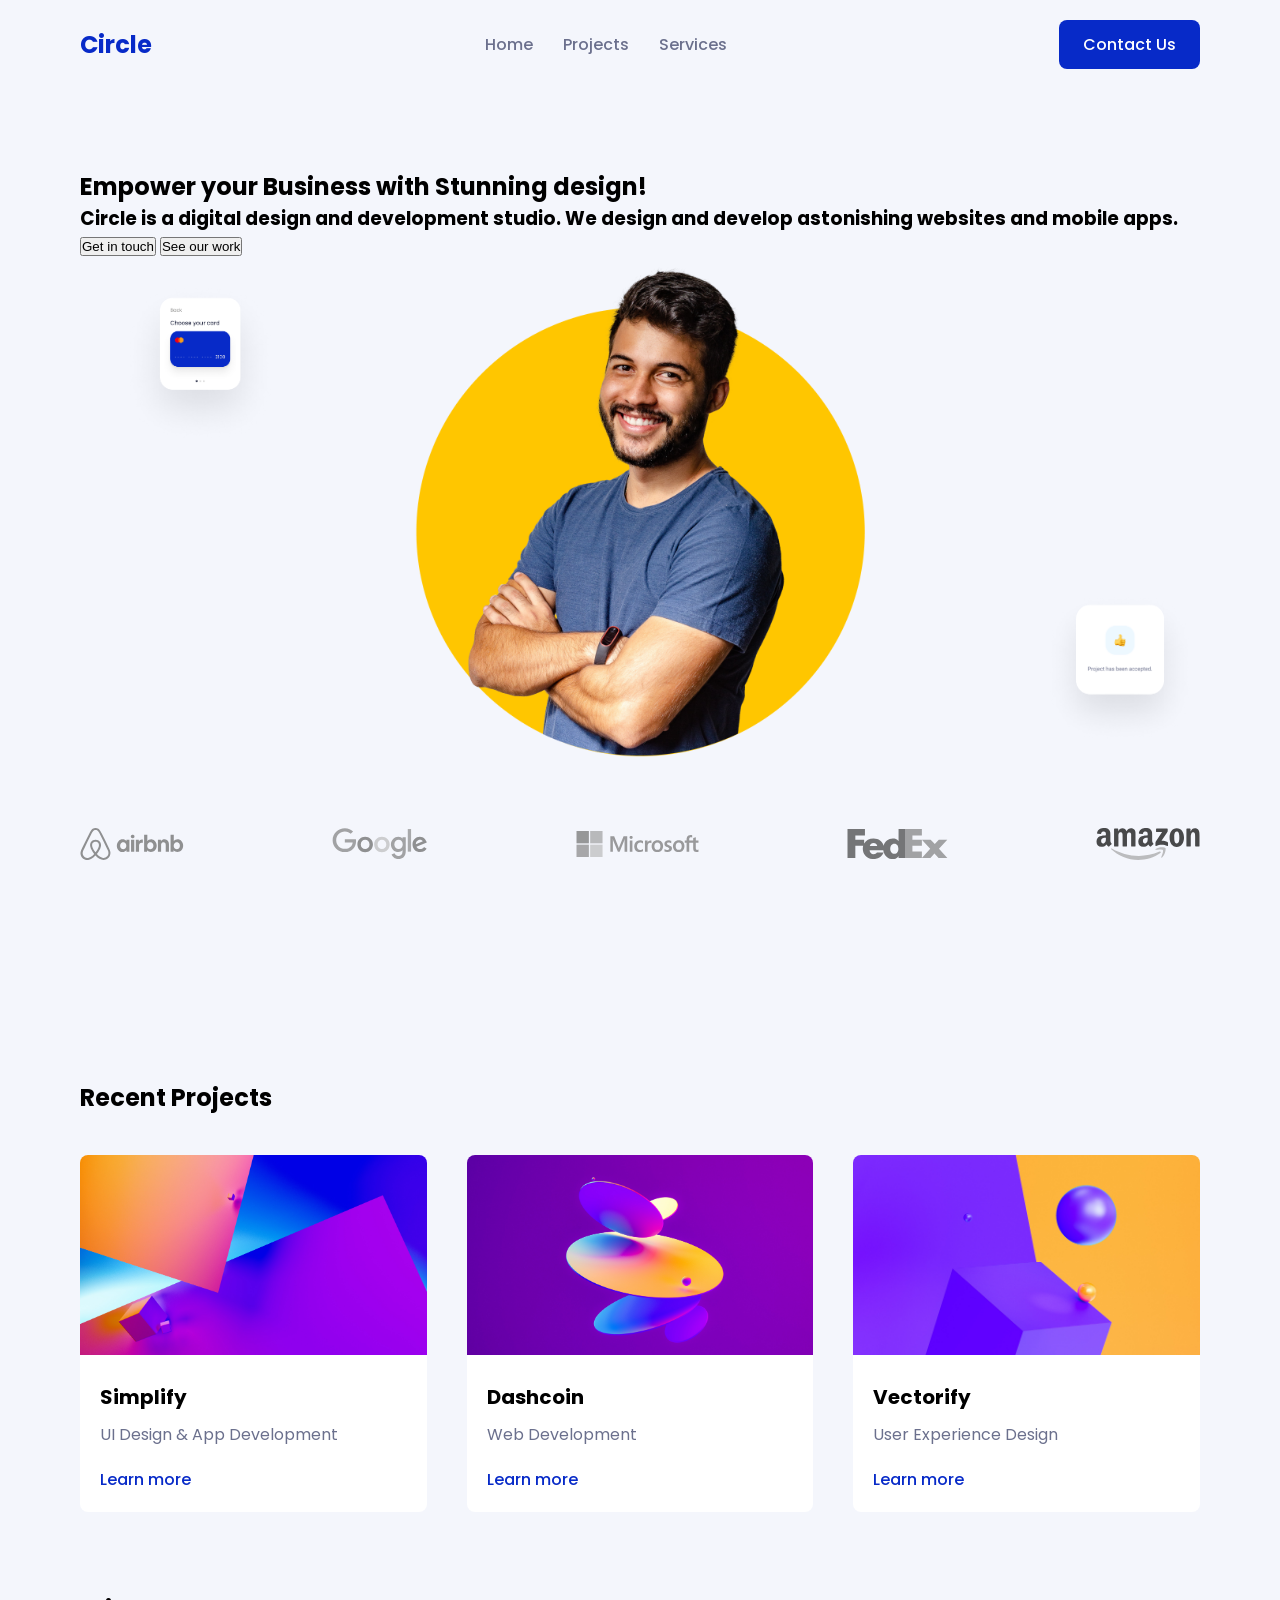
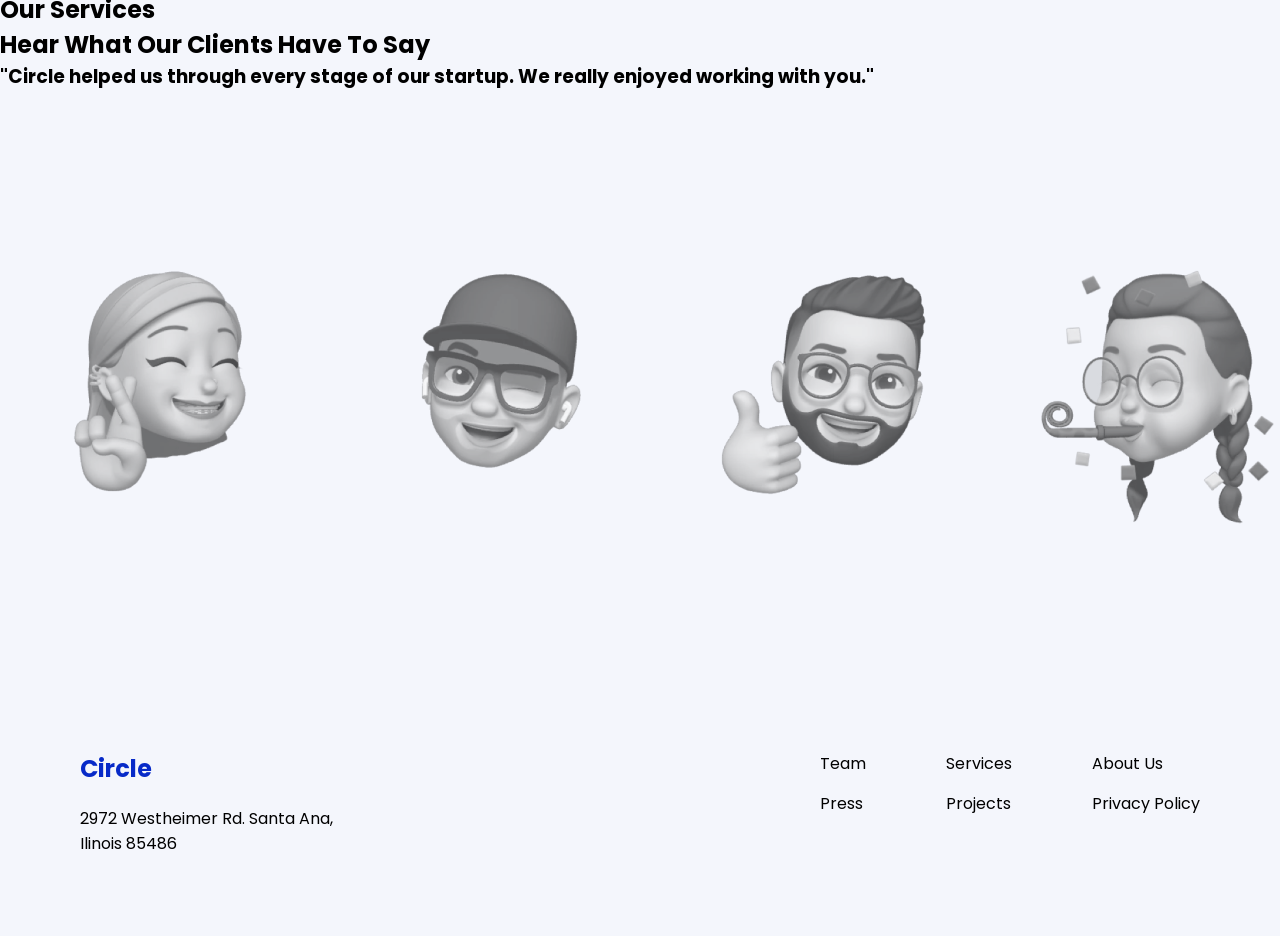
==== index.html @ 8e10e74b "primer commit" ====
<!DOCTYPE html>
<html lang="en">
<head>
    <meta charset="UTF-8">
    <meta name="viewport" content="width=device-width, initial-scale=1.0">
    <title>Home | Circle</title>

    <link rel="stylesheet" href="/css/style.css">

    <link rel="preconnect" href="https://fonts.googleapis.com">
    <link rel="preconnect" href="https://fonts.gstatic.com" crossorigin>
    <link href="https://fonts.googleapis.com/css2?family=Poppins:wght@300;400;500;600;700&display=swap" rel="stylesheet">
</head>

<body>
    <header>
        <nav>
            <h2>Circle</h2>
            <ul>
                <li><a href="/index.html">Home</a></li>
                <li><a href="/projects/1.html">Projects</a></li>
                <li><a href="#">Services</a></li>
            </ul>

            <a href="contact.html" class="btn-contact">Contact Us</a>
        </nav>
    </header>

    <main>
        <section class="hero">
            <div class="hero-content">

                <div class="hero-left">
                    <h1>Empower your Business with Stunning design!</h1>
                    <h3>Circle is a digital design and development studio. We design and develop astonishing websites and mobile apps.</h3>
                </div>

                <div class="hero-buttons">
                    <button class="btn-primary"> Get in touch</button>
                    <button class="btn-secondary"> See our work </button>
                </div>

                <div class="hero-right">
                    <div class="circle">
                        <img src="/hero-section/hero-image.png" class="hero-main" alt="hero-image">
                        <img src="/hero-section/card-1.png" class="card card-top" alt="Card-1">
                        <img src="/hero-section/card-2.png" class="card card-bottom" alt="Card-2">
                    </div>
                </div>
            </div>

            <div class="hero-logos"> 
                <img src="/logos/airbnb-logo.svg" alt="airbnb">
                <img src="/logos/google-logo.svg" alt="google">
                <img src="/logos/microsoft-logo.svg" alt="microsoft">
                <img src="/logos/fedex-logo.svg" alt="fedex">
                <img src="/logos/amazon-logo.svg" alt="amazon">
            </div>
        </section>

        <section class="projects">

            <h2>Recent Projects</h2>

            <div class="projects-container">

                <div class="project-card">
                <img src="/projects-section/1.jpg" alt="simplify">

                <div class="project-content">
                    <h3>Simplify</h3>
                    <p>UI Design & App Development</p>
                    <a href="#">Learn more</a>
                </div>
                </div>

                <div class="project-card">

                <img src="/projects-section/2.jpg" alt="Dashcoin">

                <div class="project-content">
                    <h3>Dashcoin</h3>
                    <p>Web Development</p>
                    <a href="#">Learn more</a>
                </div>
                </div>

                <div class="project-card">
                <img src="/projects-section/3.jpg" alt="Vectorify">

                <div class="project-content">
                    <h3>Vectorify</h3>
                    <p>User Experience Design</p>
                    <a href="#">Learn more</a>
                </div>
                </div>

            </div>

        </section>

        <section id="services" class="services"> 
            <h2> Our Services </h2>
        </section>

    </main>

    <section class="Testimonios">
        <h1> Hear What Our Clients Have To Say</h1>
        <h3> "Circle helped us through every stage of our startup. We really enjoyed working with you."</h3>

        <div class="hero-logos"> 
            <img src="/testimonial-section/memoji-1.png" class="memoji-topleft" alt="memoji-topleft">
            <img src="/testimonial-section/memoji-2.png" class="memoji-topright" alt="memoji-topright">
            <img src="/testimonial-section/memoji-3.png" class="memoji-bottomleft" alt="memoji-bottomleft">
            <img src="/testimonial-section/memoji-4.png" class="memoji-bottomright" alt="memoji-bottomright">
            <img src="/testimonial-section/profile.png" class="memoji-bottom-center" alt="memoji-bottom-cente">
        </div>
    </section>


    <footer class="footer">
        <div class="footer-left">
           <h2>Circle </h2> 
           <p>2972 Westheimer Rd. Santa Ana, <br> Ilinois 85486</p>
        </div>
        
        <div class="footer-right">
            <div class="footer-column">
                <p> Team </p> 
                <p> Press </p>
            </div>
        
            <div class="footer-column"> 
                <p> Services </p>
                <p> Projects </p>
            </div>

            <div class="footer-column"> 
                <p> About Us </p>
                <p> Privacy Policy</p>
            </div>
        </div>
    </footer>




</body>
    
</html>
---- css/style.css ----
* {
  margin: 0;
  padding: 0;
  box-sizing: border-box;
}
body {
  font-family: 'Poppins', sans-serif;
  margin: 0;
  background-color: #f4f6fc;
}

nav {
  display: flex;
  justify-content: space-between;
  align-items: center; 
  padding: 20px 80px;
  background: #f4f6fc;
}

nav h2 {
  color: #072ac8;
}

.hero {
    padding: 80px;
}


nav ul {
  display: flex;
  list-style: none;
  gap: 30px;
}

nav a {
  text-decoration: none;
  color: #6b708d;
  font-weight: 500;
}

.btn-contact {
  background-color: #072ac8;
  color: white;
  padding: 12px 24px;
  border-radius: 8px;
  font-weight: 500;
}

.hero-right {
  position: relative;
  flex: 1;
  display: flex;
  justify-content: center;
}

.hero-main {
  width: 100%;
  max-width: 450px;
  position: relative;
  z-index: 1;
}

.card {
  position: absolute;
  width: 160px;
  z-index: 2;
}

.card-top {
  top: 20px;
  left: 40px;
}

.card-bottom {
  bottom: 20px;
  right: 0;
}
.hero-logos {
  display: flex;
  justify-content: space-between;
  align-items: center;
  gap: 40px;
  padding: 60px 0;
}

.hero-logos img {
  filter: grayscale(100%);
  opacity: 0.7;
  transition: 0.3s;
}

.hero-logos img:hover {
  filter: grayscale(0%);
  opacity: 1;
}

.projects {
  padding: 80px;
}

.projects-container {
  display: flex;
  gap: 40px;
  margin-top: 40px;
}

.project-card {
  background: white;
  border-radius: 8px;
  overflow: hidden;
  flex: 1;
}

.project-card img {
  width: 100%;
  height: 200px;
  object-fit: cover;
}

.project-content {
  padding: 20px;
}

.project-content h3 {
  margin-bottom: 10px;
  font-size: 20px;
}

.project-content p {
  color: #6b708d;
  margin-bottom: 20px;
}

.project-content a {
  color: #072ac8;
  text-decoration: none;
  font-weight: 500;
}

.footer {
  display: flex;
  justify-content: space-between;
  padding: 80px;
  background-color: #f4f6fc;
}

.footer-left {
  max-width: 300px;
}

.footer-left h2 {
  color: #072ac8;
  margin-bottom: 20px;
}

.footer-right {
  display: flex;
  gap: 80px;
}

.footer-column {
  display: flex;
  flex-direction: column;
  gap: 15px;
}

.footer-column p {
  cursor: pointer;
}
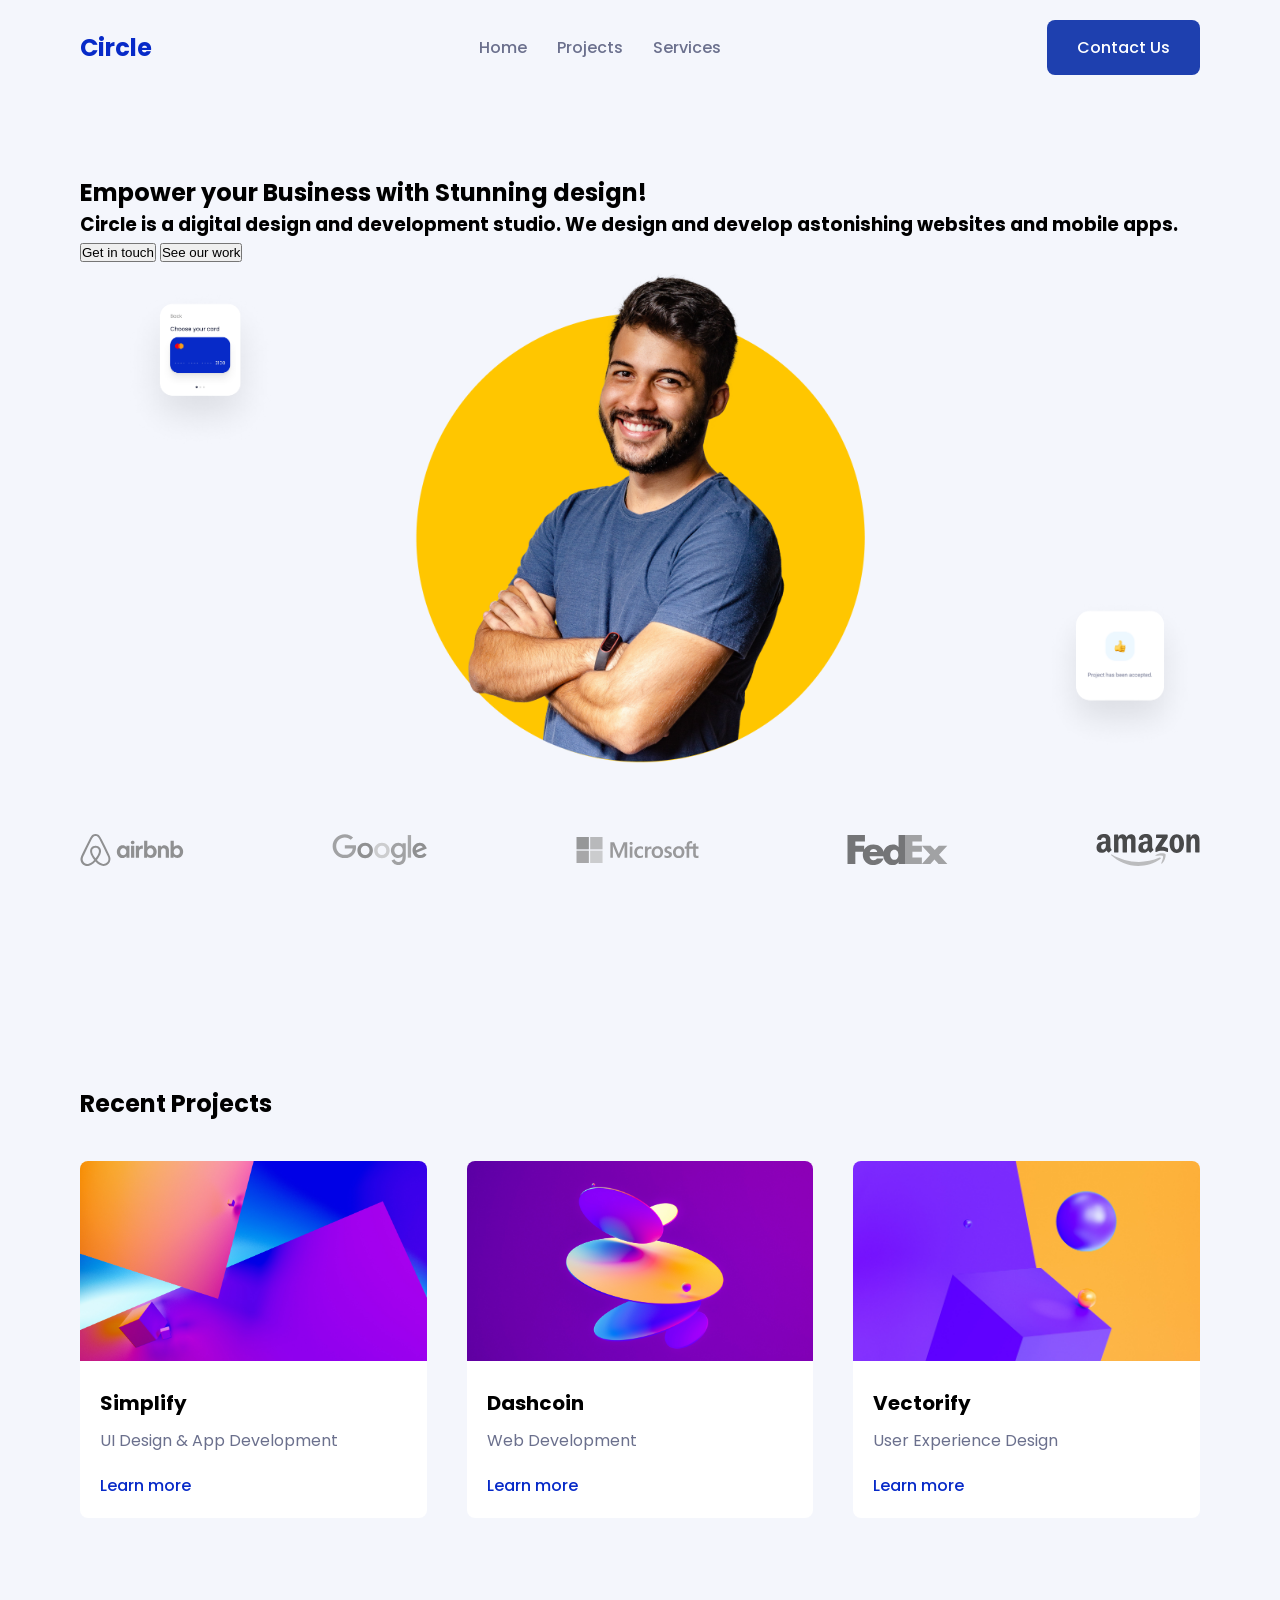
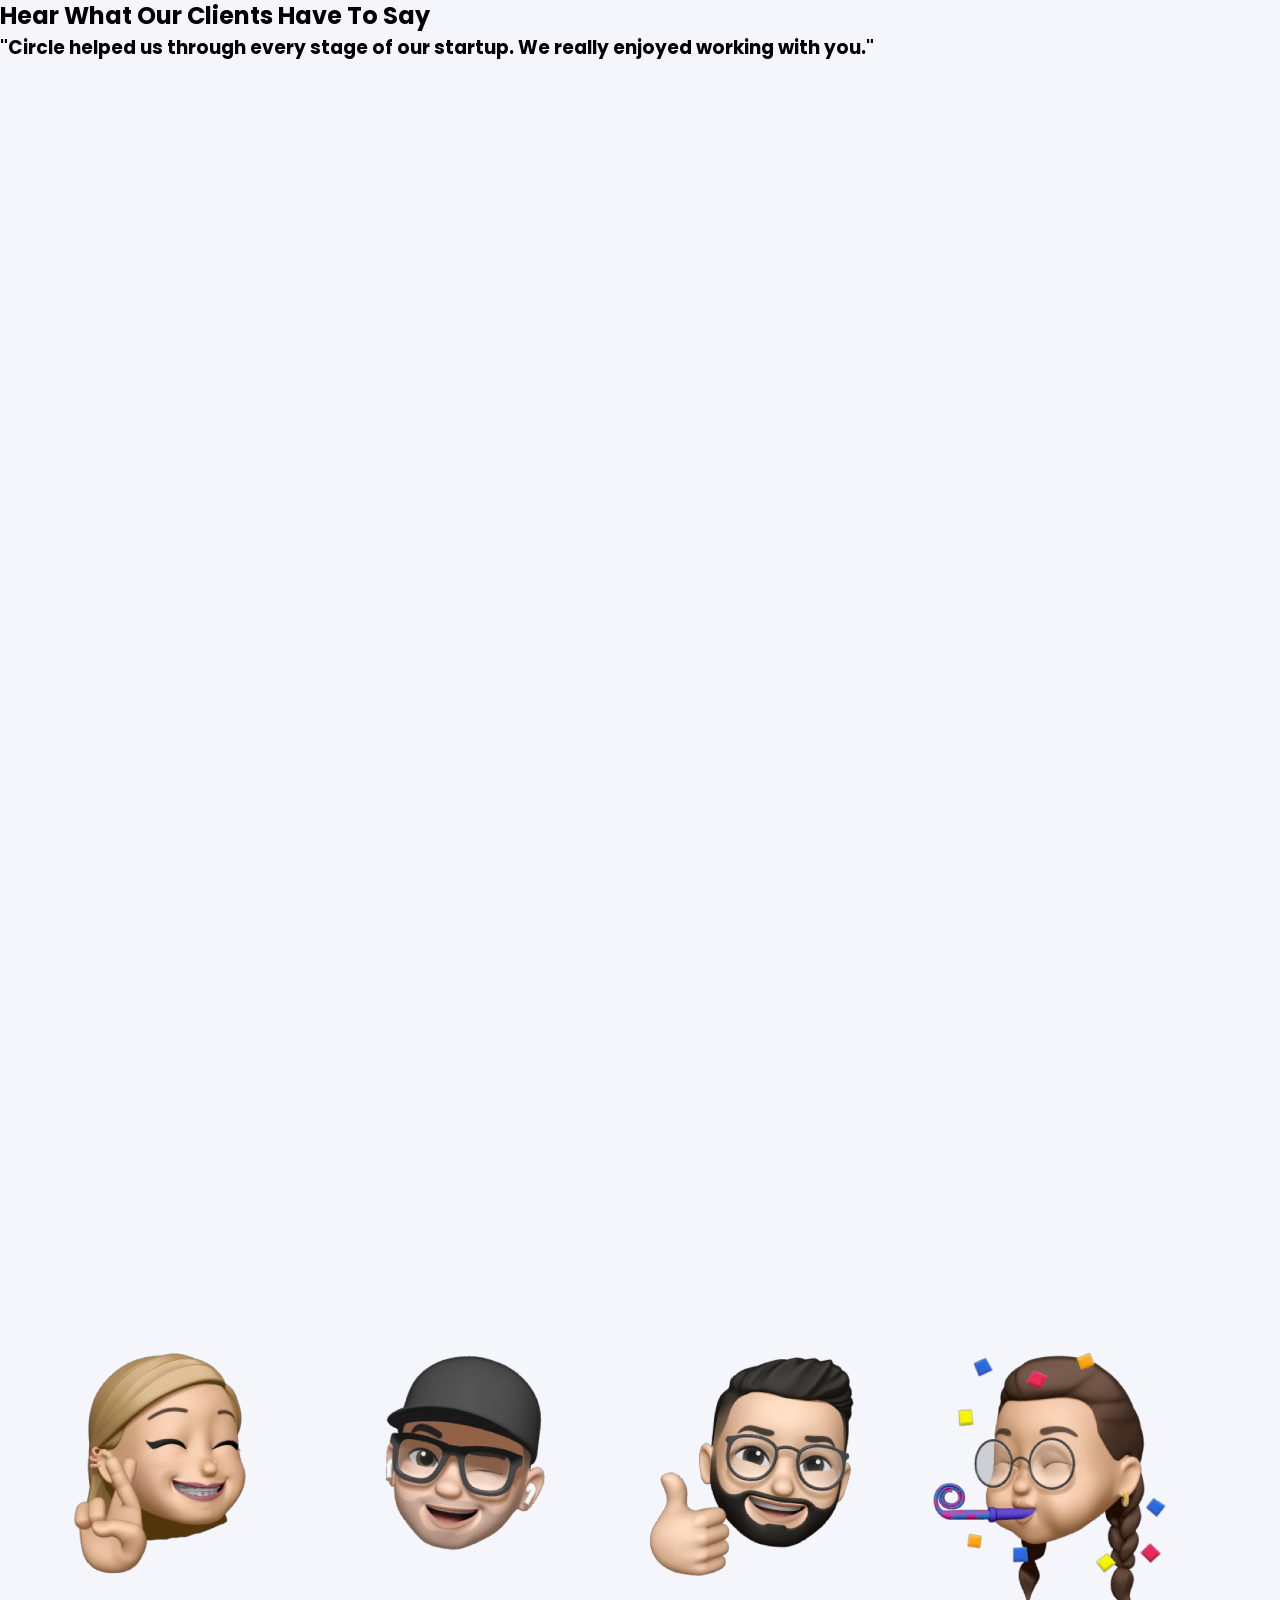
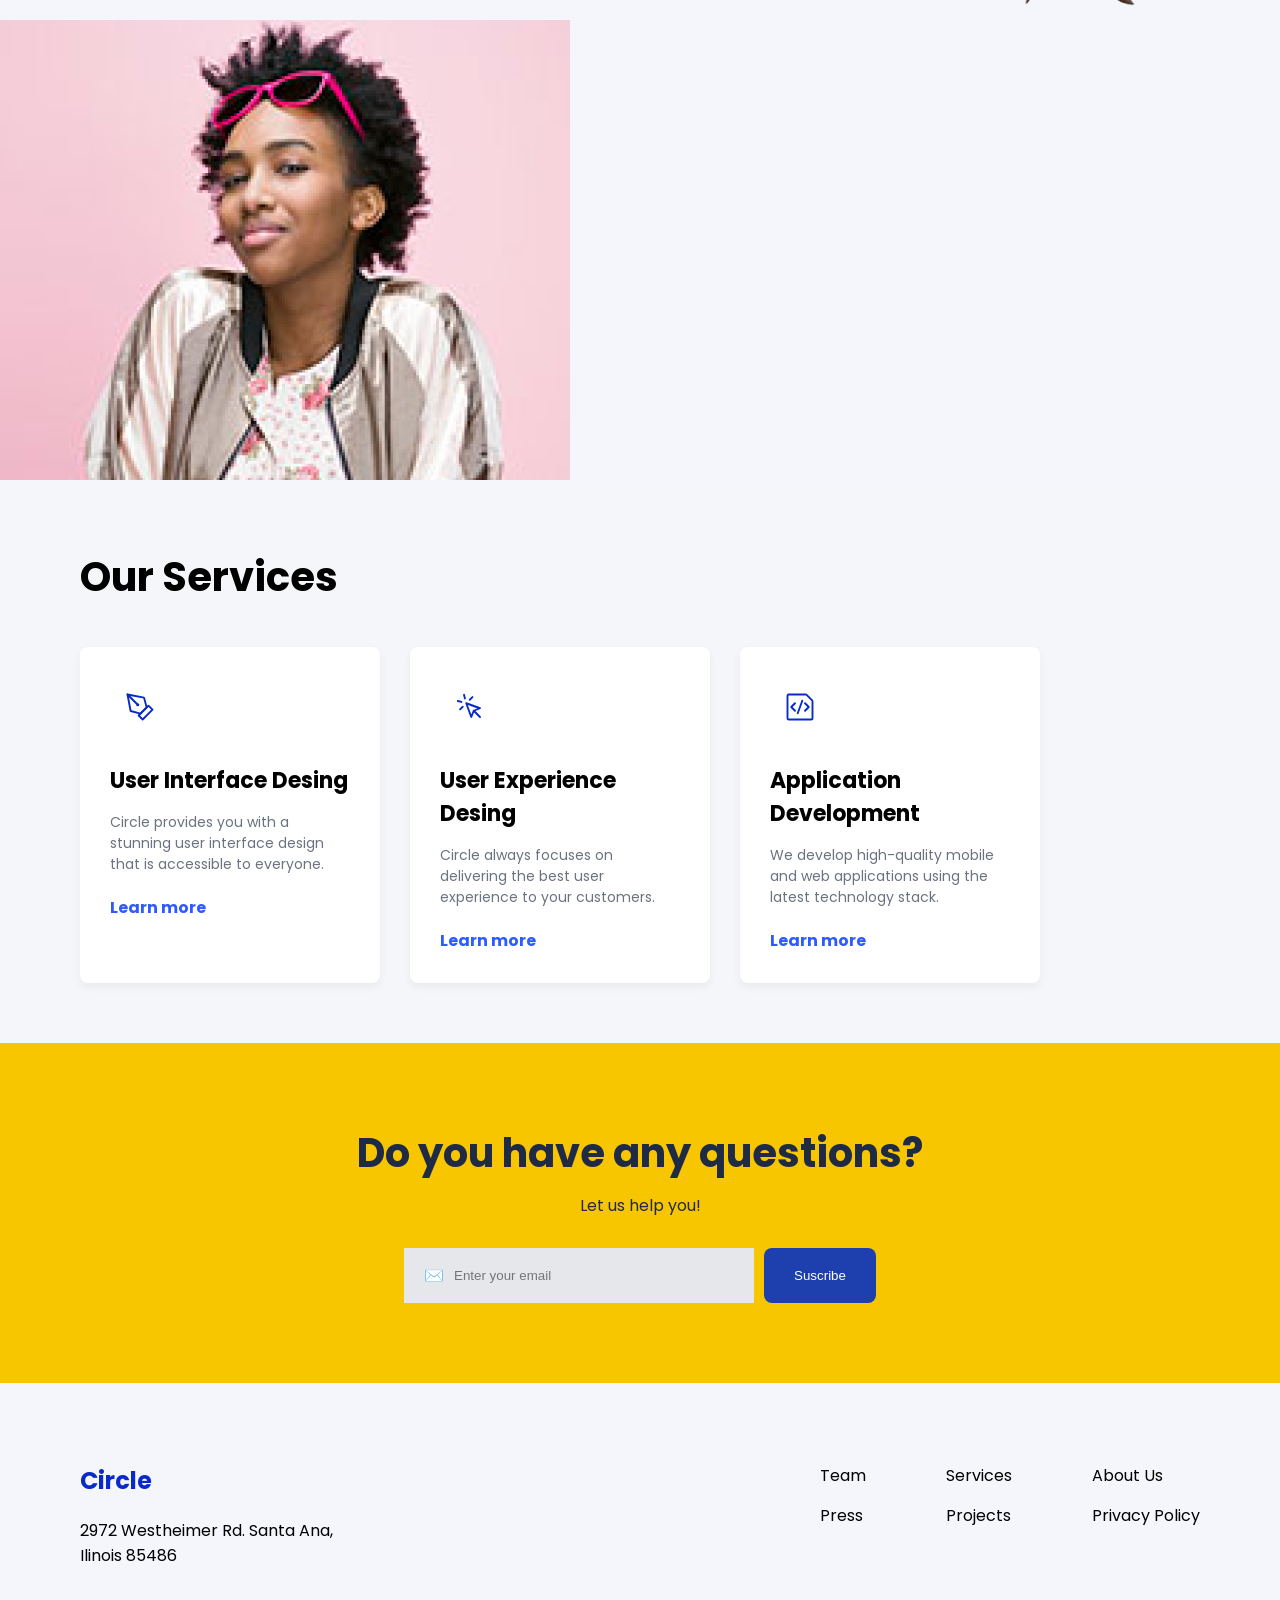
==== commit 60ccd14c: "in progress" ====
--- a/index.html
+++ b/index.html
@@ -43,8 +43,8 @@
                 <div class="hero-right">
                     <div class="circle">
                         <img src="/hero-section/hero-image.png" class="hero-main" alt="hero-image">
-                        <img src="/hero-section/card-1.png" class="card card-top" alt="Card-1">
-                        <img src="/hero-section/card-2.png" class="card card-bottom" alt="Card-2">
+                        <img src="/hero-section/card-1.png" class="card-top" alt="Card-1">
+                        <img src="/hero-section/card-2.png" class="card-bottom" alt="Card-2">
                     </div>
                 </div>
             </div>
@@ -57,14 +57,14 @@
                 <img src="/logos/amazon-logo.svg" alt="amazon">
             </div>
         </section>
+    </main>
 
-        <section class="projects">
+    <section class="projects">
 
-            <h2>Recent Projects</h2>
+        <h2>Recent Projects</h2>
 
-            <div class="projects-container">
-
-                <div class="project-card">
+        <div class="projects-container">
+            <div class="project-card">
                 <img src="/projects-section/1.jpg" alt="simplify">
 
                 <div class="project-content">
@@ -72,10 +72,9 @@
                     <p>UI Design & App Development</p>
                     <a href="#">Learn more</a>
                 </div>
-                </div>
+            </div>
 
-                <div class="project-card">
-
+            <div class="project-card">
                 <img src="/projects-section/2.jpg" alt="Dashcoin">
 
                 <div class="project-content">
@@ -83,9 +82,9 @@
                     <p>Web Development</p>
                     <a href="#">Learn more</a>
                 </div>
-                </div>
+            </div>
 
-                <div class="project-card">
+            <div class="project-card">
                 <img src="/projects-section/3.jpg" alt="Vectorify">
 
                 <div class="project-content">
@@ -93,23 +92,16 @@
                     <p>User Experience Design</p>
                     <a href="#">Learn more</a>
                 </div>
-                </div>
-
             </div>
-
-        </section>
-
-        <section id="services" class="services"> 
-            <h2> Our Services </h2>
-        </section>
-
-    </main>
+        </div>
+    </section>
 
     <section class="Testimonios">
         <h1> Hear What Our Clients Have To Say</h1>
         <h3> "Circle helped us through every stage of our startup. We really enjoyed working with you."</h3>
-
-        <div class="hero-logos"> 
+        <img src="/testimonial-section/orbit.png" class="orbit" alt="circunference">
+        
+        <div class="testimonio-logos">
             <img src="/testimonial-section/memoji-1.png" class="memoji-topleft" alt="memoji-topleft">
             <img src="/testimonial-section/memoji-2.png" class="memoji-topright" alt="memoji-topright">
             <img src="/testimonial-section/memoji-3.png" class="memoji-bottomleft" alt="memoji-bottomleft">
@@ -118,6 +110,54 @@
         </div>
     </section>
 
+    <section id="services" class="services"> 
+        <h2> Our Services </h2>
+        <div class="services-container">
+
+            <div class="services-card">
+                <img src="/services-section/icons/1.svg" alt="pluma">
+
+                <div class="card-content">
+                        <h3>User Interface Desing</h3>
+                        <p>Circle provides you with a stunning user interface design that is accessible to everyone.</p>
+                        <a href="#">Learn more</a>
+                </div>
+            </div>
+
+            <div class="services-card">
+                <img src="/services-section/icons/2.svg" alt="arrow">
+
+                <div class="card-content">
+                    <h3>User Experience Desing</h3>
+                    <p>Circle always focuses on delivering the best user experience to your customers.</p>
+                    <a href="#">Learn more</a>
+                </div>
+            </div>
+
+            <div class="services-card">
+                <img src="/services-section/icons/3.svg" alt="doc">
+
+                <div class="card-content">
+                    <h3>Application Development</h3>
+                    <p>We develop high-quality mobile and web applications using the latest technology stack.</p>
+                    <a href="#">Learn more</a>
+                </div>
+            </div>
+        </div>
+    </section>
+
+    <section class="questions">
+        <h2>Do you have any questions?</h2>
+        <p>Let us help you!</p>
+
+        <form class="newsletter"> 
+            <div class="input-container">
+                <span class="icon">✉️</span>
+                <input type="email" placeholder="Enter your email">
+            </div>
+            <button class="btn-contact">Suscribe</button>
+        </form>
+    </section>
 
     <footer class="footer">
         <div class="footer-left">
--- a/css/style.css
+++ b/css/style.css
@@ -8,6 +8,8 @@
   margin: 0;
   background-color: #f4f6fc;
 }
+
+/* header */
 
 nav {
   display: flex;
@@ -46,6 +48,9 @@
   font-weight: 500;
 }
 
+
+/* main */
+
 .hero-right {
   position: relative;
   flex: 1;
@@ -60,20 +65,20 @@
   z-index: 1;
 }
 
-.card {
+.card-top {
+  top: 20px;
+  left: 40px;
   position: absolute;
   width: 160px;
   z-index: 2;
 }
 
-.card-top {
-  top: 20px;
-  left: 40px;
-}
-
 .card-bottom {
   bottom: 20px;
   right: 0;
+  position: absolute;
+  width: 160px;
+  z-index: 2;
 }
 .hero-logos {
   display: flex;
@@ -93,6 +98,8 @@
   filter: grayscale(0%);
   opacity: 1;
 }
+
+/*projects*/
 
 .projects {
   padding: 80px;
@@ -137,6 +144,122 @@
   font-weight: 500;
 }
 
+/*testimonials*/
+
+
+
+
+/*services*/
+
+.services {
+  padding: 60px 80px;
+  background-color: #f5f6fa;
+}
+
+.services h2 {
+  font-size: 40px;
+  margin-bottom: 40px;
+}
+
+.services-container {
+  display: flex;
+  gap: 30px;
+}
+
+.services-card {
+  background: #ffffff;
+  padding: 30px;
+  border-radius: 8px;
+  width: 300px;
+  box-shadow: 0 4px 10px rgba(0,0,0,0.05);
+  transition: all 0.3s ease;
+}
+
+.services-card img {
+  width: 60px;
+  height: 60px;
+ 
+  padding: 15px;
+
+  margin-bottom: 20px;
+}
+
+.card-content h3 {
+  font-size: 22px;
+  margin-bottom: 15px;
+}
+
+.card-content p {
+  color: #6b7280;
+  font-size: 14px;
+  margin-bottom: 20px;
+}
+
+.card-content a {
+  color: #2d5bff;
+  text-decoration: none;
+  font-weight: bold;
+}
+
+
+/*any question*/
+
+.questions {
+  background-color: #f7c600;
+  text-align: center;
+  padding: 80px 20px;
+}
+
+.questions h2 {
+  font-size: 40px;
+  margin-bottom: 10px;
+  color: #1f2a44;
+}
+
+.questions p {
+  margin-bottom: 30px;
+  color: #1f2a44;
+}
+
+.newsletter {
+  display: flex;
+  justify-content: center;
+  gap: 10px;
+}
+
+
+.input-container {
+  display: flex;
+  align-items: center;
+  background: #e5e7eb;
+  padding: 15px 20px;
+  width: 350px;
+}
+
+.input-container input {
+  border: none;
+  background: transparent;
+  outline: none;
+  margin-left: 10px;
+  width: 100%;
+}
+
+.input-container:hover {
+  outline: 2px solid #1e40af;
+}
+
+.btn-contact {
+  background: #1e40af;
+  color: white;
+  border: none;
+  padding: 15px 30px;
+  cursor: pointer;
+}
+
+
+
+/*Footer*/
+
 .footer {
   display: flex;
   justify-content: space-between;
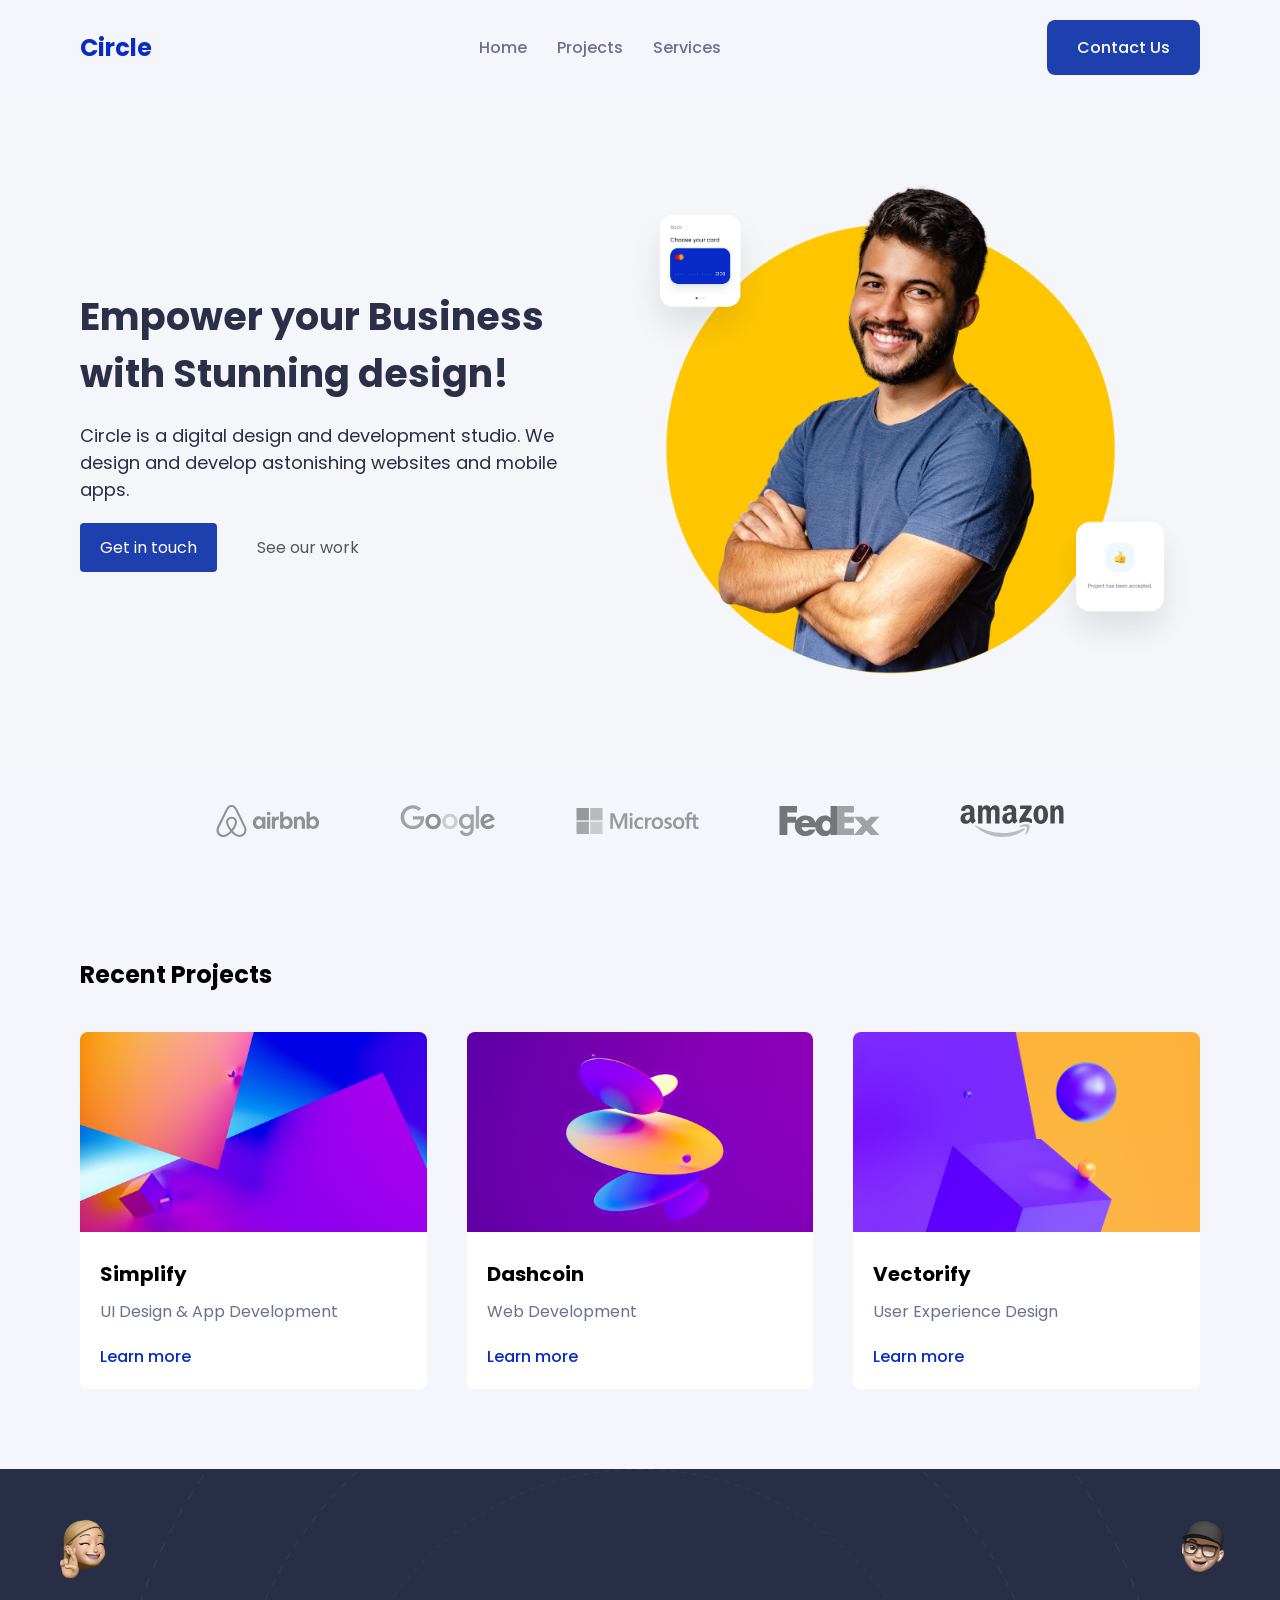
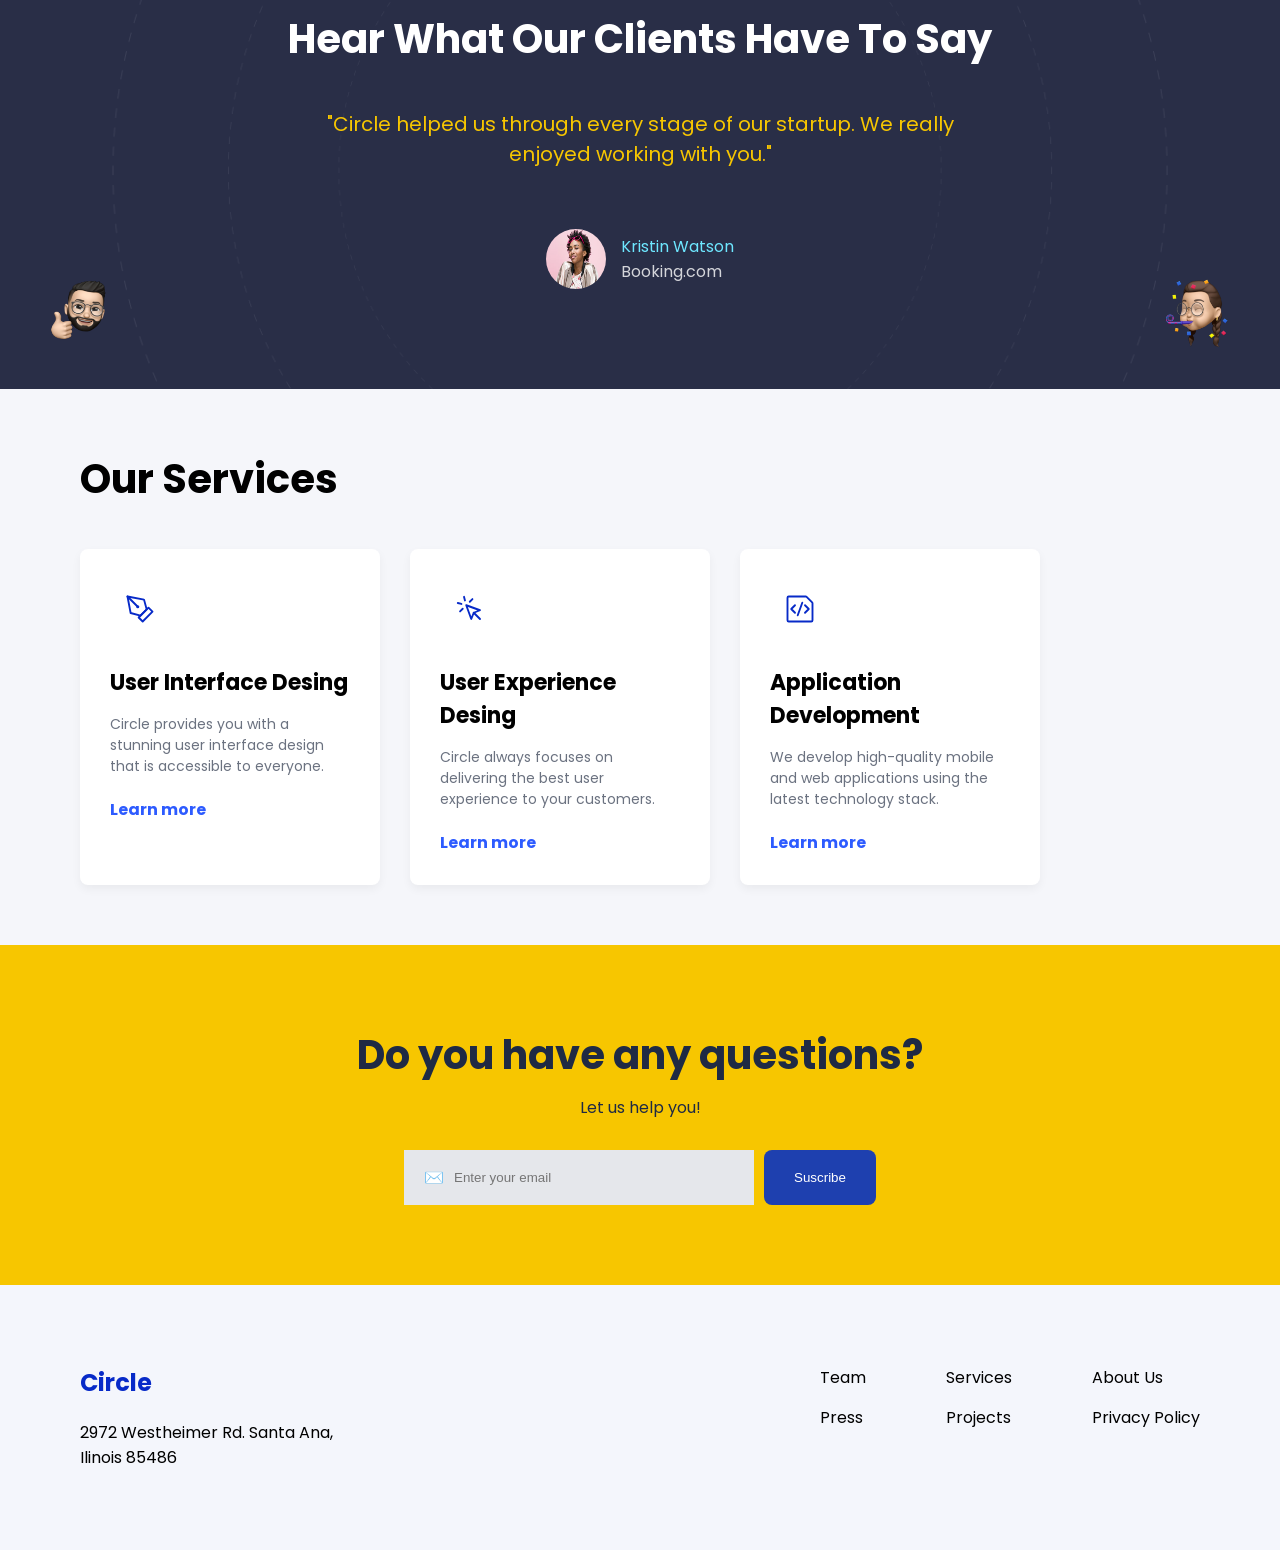
==== commit 4688ba6e: "in progress" ====
--- a/index.html
+++ b/index.html
@@ -22,42 +22,42 @@
                 <li><a href="#">Services</a></li>
             </ul>
 
-            <a href="contact.html" class="btn-contact">Contact Us</a>
+            <a href="../contact.html" class="btn-contact">Contact Us</a>
         </nav>
     </header>
 
     <main>
         <section class="hero">
-            <div class="hero-content">
-
-                <div class="hero-left">
-                    <h1>Empower your Business with Stunning design!</h1>
-                    <h3>Circle is a digital design and development studio. We design and develop astonishing websites and mobile apps.</h3>
-                </div>
+            <div class="hero-left">
+                <h1>Empower your Business with Stunning design!</h1>
+                <h3>Circle is a digital design and development studio. We design and develop astonishing websites and mobile apps.</h3>
 
                 <div class="hero-buttons">
-                    <button class="btn-primary"> Get in touch</button>
-                    <button class="btn-secondary"> See our work </button>
-                </div>
-
-                <div class="hero-right">
-                    <div class="circle">
-                        <img src="/hero-section/hero-image.png" class="hero-main" alt="hero-image">
-                        <img src="/hero-section/card-1.png" class="card-top" alt="Card-1">
-                        <img src="/hero-section/card-2.png" class="card-bottom" alt="Card-2">
-                    </div>
+                    <!-- <button class="btn-primary"> Get in touch</button>
+                    <button class="btn-secondary"> See our work </button>-->
+                    <a href="/contact.html" class="btn-primary"> Get in touch</a>
+                    <a href="/projects/1.html" class="btn-secondary"> See our work</a>
                 </div>
             </div>
 
-            <div class="hero-logos"> 
-                <img src="/logos/airbnb-logo.svg" alt="airbnb">
-                <img src="/logos/google-logo.svg" alt="google">
-                <img src="/logos/microsoft-logo.svg" alt="microsoft">
-                <img src="/logos/fedex-logo.svg" alt="fedex">
-                <img src="/logos/amazon-logo.svg" alt="amazon">
+            <div class="hero-right">
+                <div class="main-image">
+                    <img src="/hero-section/hero-image.png" class="hero-main" alt="hero-image">
+                </div>
+
+                    <img src="/hero-section/card-1.png" class="card-top" alt="Card-1">
+                    <img src="/hero-section/card-2.png" class="card-bottom" alt="Card-2">
             </div>
         </section>
     </main>
+
+    <section class="clients">
+        <img src="/logos/airbnb-logo.svg" alt="airbnb">
+        <img src="/logos/google-logo.svg" alt="google">
+        <img src="/logos/microsoft-logo.svg" alt="microsoft">
+        <img src="/logos/fedex-logo.svg" alt="fedex">
+        <img src="/logos/amazon-logo.svg" alt="amazon">   
+    </section>
 
     <section class="projects">
 
@@ -96,17 +96,25 @@
         </div>
     </section>
 
-    <section class="Testimonios">
-        <h1> Hear What Our Clients Have To Say</h1>
-        <h3> "Circle helped us through every stage of our startup. We really enjoyed working with you."</h3>
-        <img src="/testimonial-section/orbit.png" class="orbit" alt="circunference">
-        
-        <div class="testimonio-logos">
+    <section class="Testimonial">
+
+        <div class="testimonial-logos">
             <img src="/testimonial-section/memoji-1.png" class="memoji-topleft" alt="memoji-topleft">
             <img src="/testimonial-section/memoji-2.png" class="memoji-topright" alt="memoji-topright">
             <img src="/testimonial-section/memoji-3.png" class="memoji-bottomleft" alt="memoji-bottomleft">
             <img src="/testimonial-section/memoji-4.png" class="memoji-bottomright" alt="memoji-bottomright">
-            <img src="/testimonial-section/profile.png" class="memoji-bottom-center" alt="memoji-bottom-cente">
+        </div>
+        <div class="testimonial-coments"> 
+            <h3 class="tell-us"> Hear What Our Clients Have To Say</h3>
+            <p class="highlight"> "Circle helped us through every stage of our startup.
+                We really enjoyed working with you."
+            </p>
+        <div class="testimonial-profile">
+            <img src="/testimonial-section/profile.png" class="Kristin-image" alt="Kristin-profile-image">
+            <div class="testimonial-kristin">
+                <p class="name">Kristin Watson</p>
+                <p class="company">Booking.com</p>
+            </div>
         </div>
     </section>
 
--- a/css/style.css
+++ b/css/style.css
@@ -23,11 +23,6 @@
   color: #072ac8;
 }
 
-.hero {
-    padding: 80px;
-}
-
-
 nav ul {
   display: flex;
   list-style: none;
@@ -51,11 +46,12 @@
 
 /* main */
 
-.hero-right {
-  position: relative;
-  flex: 1;
-  display: flex;
-  justify-content: center;
+.hero {
+  display: flex;
+  align-items: center;
+  justify-content: space-between;
+  padding: 80px;
+  background-color: #f5f6fa;
 }
 
 .hero-main {
@@ -64,6 +60,68 @@
   position: relative;
   z-index: 1;
 }
+
+.hero-right {
+  position: relative;
+  flex: 1;
+  display: flex;
+  justify-content: center;
+}
+
+.hero-left {
+  flex: 1;
+  max-width: 500px;
+}
+
+.hero-left h1 {
+  font-size: 38px;
+  font-weight:700;
+  color: #2c2f48;
+}
+.hero-left h3 {
+  color: #292e47;
+  font-size: 18px;
+  font-weight:400;
+  margin-top: 20px;
+}
+
+.hero-buttons {
+  margin-top: 20px;
+  display: flex;
+  gap: 20px;
+  align-items: center;
+}
+
+.hero-buttons a{
+  text-decoration: none;
+}
+
+/*.btn-primary {
+  background-color: #072ac8;
+  color: white;
+  padding: 12px 24px;
+  border-radius: 8px;
+ 
+}*/
+
+.btn-primary {
+  background: #1e40af;
+  color: white;
+  padding: 12px 20px;
+  border-radius: 4px;
+  text-decoration: none;
+}
+
+.btn-secondary {
+  color: #555;
+  padding: 12px 20px;
+  text-decoration: none;
+}
+
+.btn-secondary:hover {
+  text-decoration: underline;
+}
+
 
 .card-top {
   top: 20px;
@@ -80,21 +138,21 @@
   width: 160px;
   z-index: 2;
 }
-.hero-logos {
-  display: flex;
-  justify-content: space-between;
+.clients {
+  display: flex;
+  justify-content: center;
   align-items: center;
-  gap: 40px;
-  padding: 60px 0;
-}
-
-.hero-logos img {
+  gap: 80px;
+  padding: 40px 0;
+}
+
+.clients img {
   filter: grayscale(100%);
   opacity: 0.7;
   transition: 0.3s;
 }
 
-.hero-logos img:hover {
+.clients img:hover {
   filter: grayscale(0%);
   opacity: 1;
 }
@@ -146,7 +204,93 @@
 
 /*testimonials*/
 
-
+.Testimonial {
+  position: relative;
+  background-color: #292e47;
+  color: white;
+  text-align: center;
+  padding: 100px 20px;
+  overflow: hidden;
+  background-image: url(/testimonial-section/orbit.png);
+  background-size: cover;
+}
+
+.tell-us {
+  font-size: 40px;
+  margin-bottom: 40px;
+  margin-top: 40px
+}
+
+.highlight {
+  color: #f7c600;
+  
+  font-size: 20px;
+  max-width: 700px;
+  margin: 0 auto 60px;
+  line-height: 1.5;
+}
+
+.orbit {
+  position: absolute;
+  top: 50%;
+  left: 50%;
+  transform: translate(-50%, -50%);
+  opacity: 0.1;
+  width: 800px;
+  pointer-events: none;
+}
+
+.testimonial-logos img {
+  position: absolute;
+  width: 80px;
+}
+
+.memoji-topleft {
+  top: 40px;
+  left: 40px;
+}
+
+.memoji-topright {
+  top: 40px;
+  right: 40px;
+}
+
+.memoji-bottomleft {
+  bottom: 40px;
+  left: 40px;
+}
+
+.memoji-bottomright {
+  bottom: 40px;
+  right: 40px;
+}
+
+.testimonial-profile {
+  display: flex;
+  justify-content: center;
+  align-items: center;
+  gap: 15px;
+}
+
+.Kristin-image {
+  width: 60px;
+  height: 60px;
+  border-radius: 50%;
+}
+
+.testimonial-kristin {
+  text-align: left;
+}
+
+.name {
+  color: #6ee7ff;
+  margin: 0;
+}
+
+.company {
+  margin: 0;
+  opacity: 0.8;
+}
 
 
 /*services*/
@@ -202,7 +346,7 @@
 }
 
 
-/*any question*/
+/*newsletter*/
 
 .questions {
   background-color: #f7c600;
@@ -289,4 +433,67 @@
 
 .footer-column p {
   cursor: pointer;
+}
+
+
+/* Contact form */
+
+.contact h1{
+  margin-top: 60px;
+  text-align: center;
+  margin-bottom: 40px;
+}
+
+.contact-form {
+  display: flex;
+  flex-direction: column;
+  gap: 20px;
+  max-width: 1200px;
+  margin: 0 auto
+}
+
+.contact-form label {
+  display: block;
+  margin-bottom: 8px;
+  color: #6b7280;
+}
+
+.contact-form input,
+.contact-form textarea {
+  width: 100%;
+  padding: 15px;
+  border: none;
+  background: #e5e7eb;
+  border-radius: 4px;
+  font-size: 14px;
+}
+
+.contact-form textarea {
+  height: 150px;
+  resize: none;
+}
+
+.form-row {
+  display: flex;
+  gap: 20px;
+}
+
+.form-row div {
+  flex: 1;
+}
+
+.submit-btn {
+  margin-top: 20px;
+  padding: 15px;
+  width: 100%;
+  background: #1e40af;
+  color: white;
+  border: none;
+  border-radius: 4px;
+  font-size: 16px;
+  cursor: pointer;
+}
+
+.submit-btn:hover {
+  background: #1e3a8a;
 }
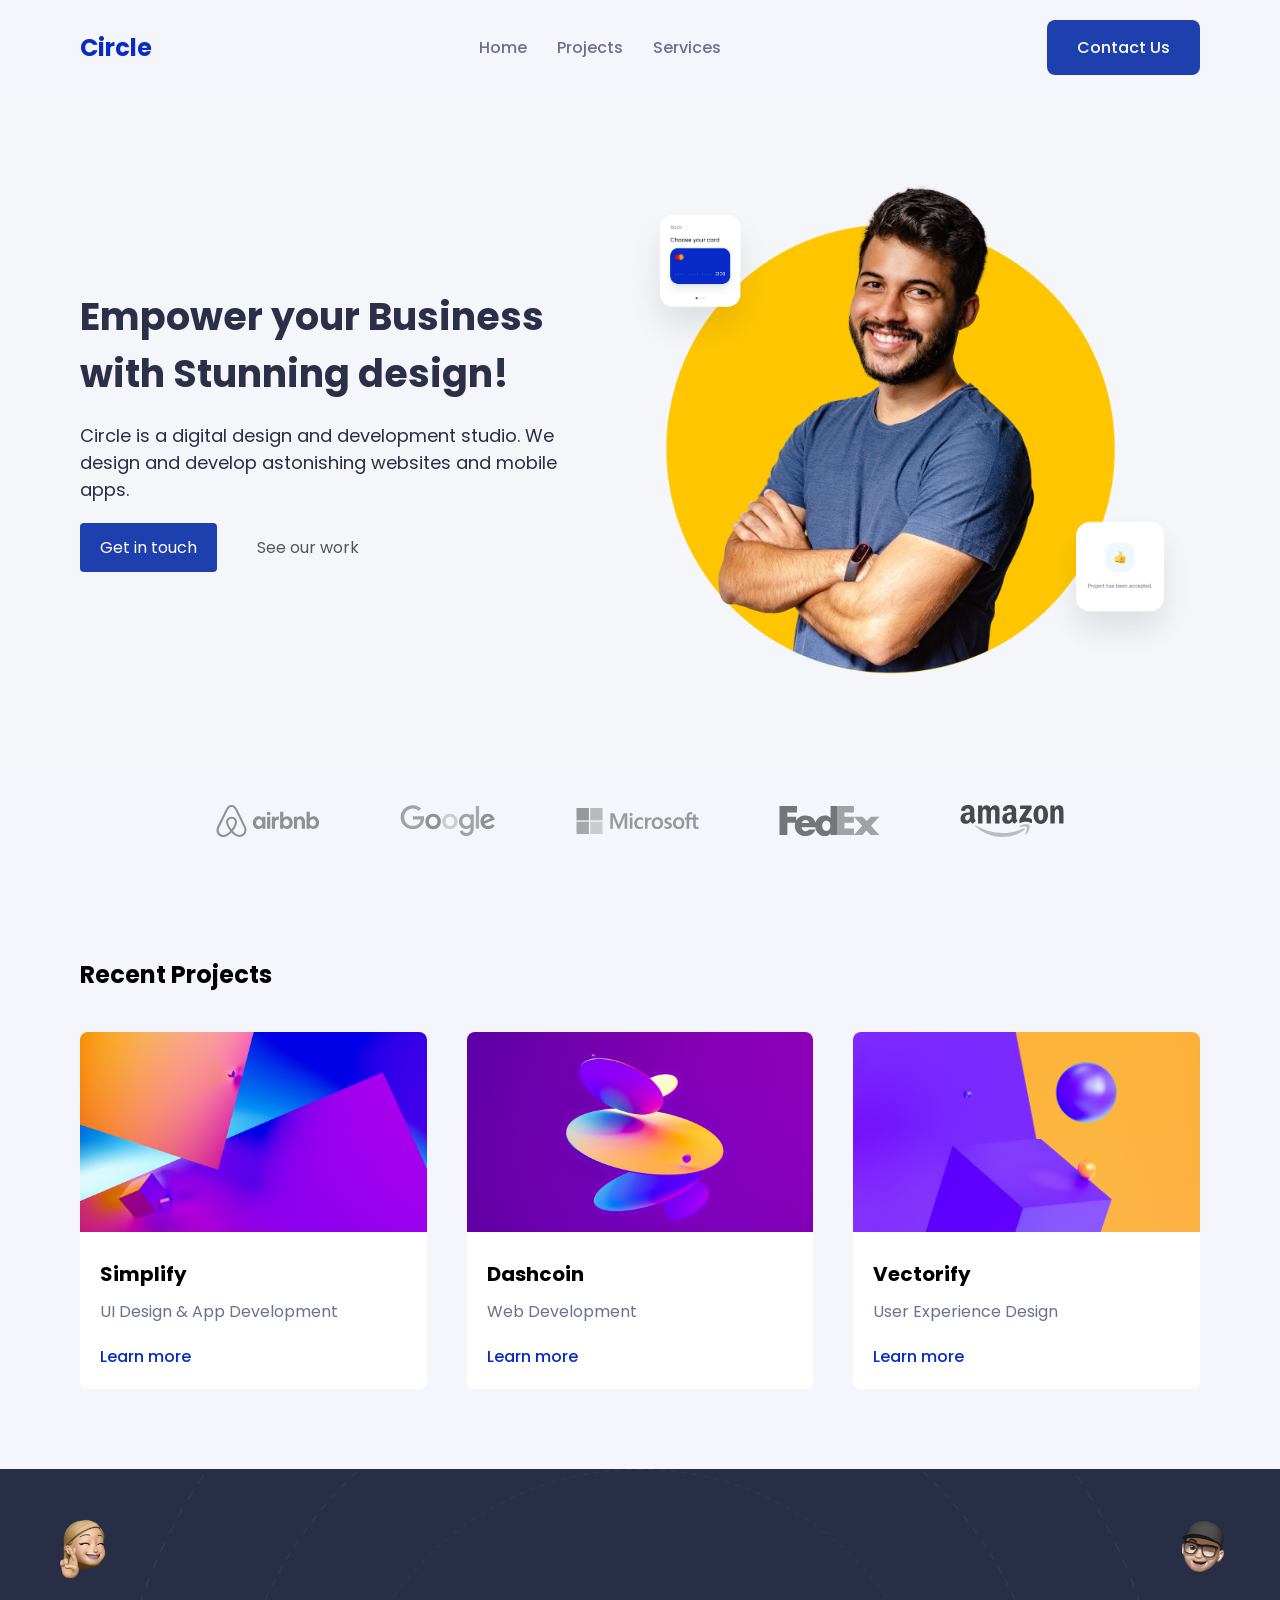
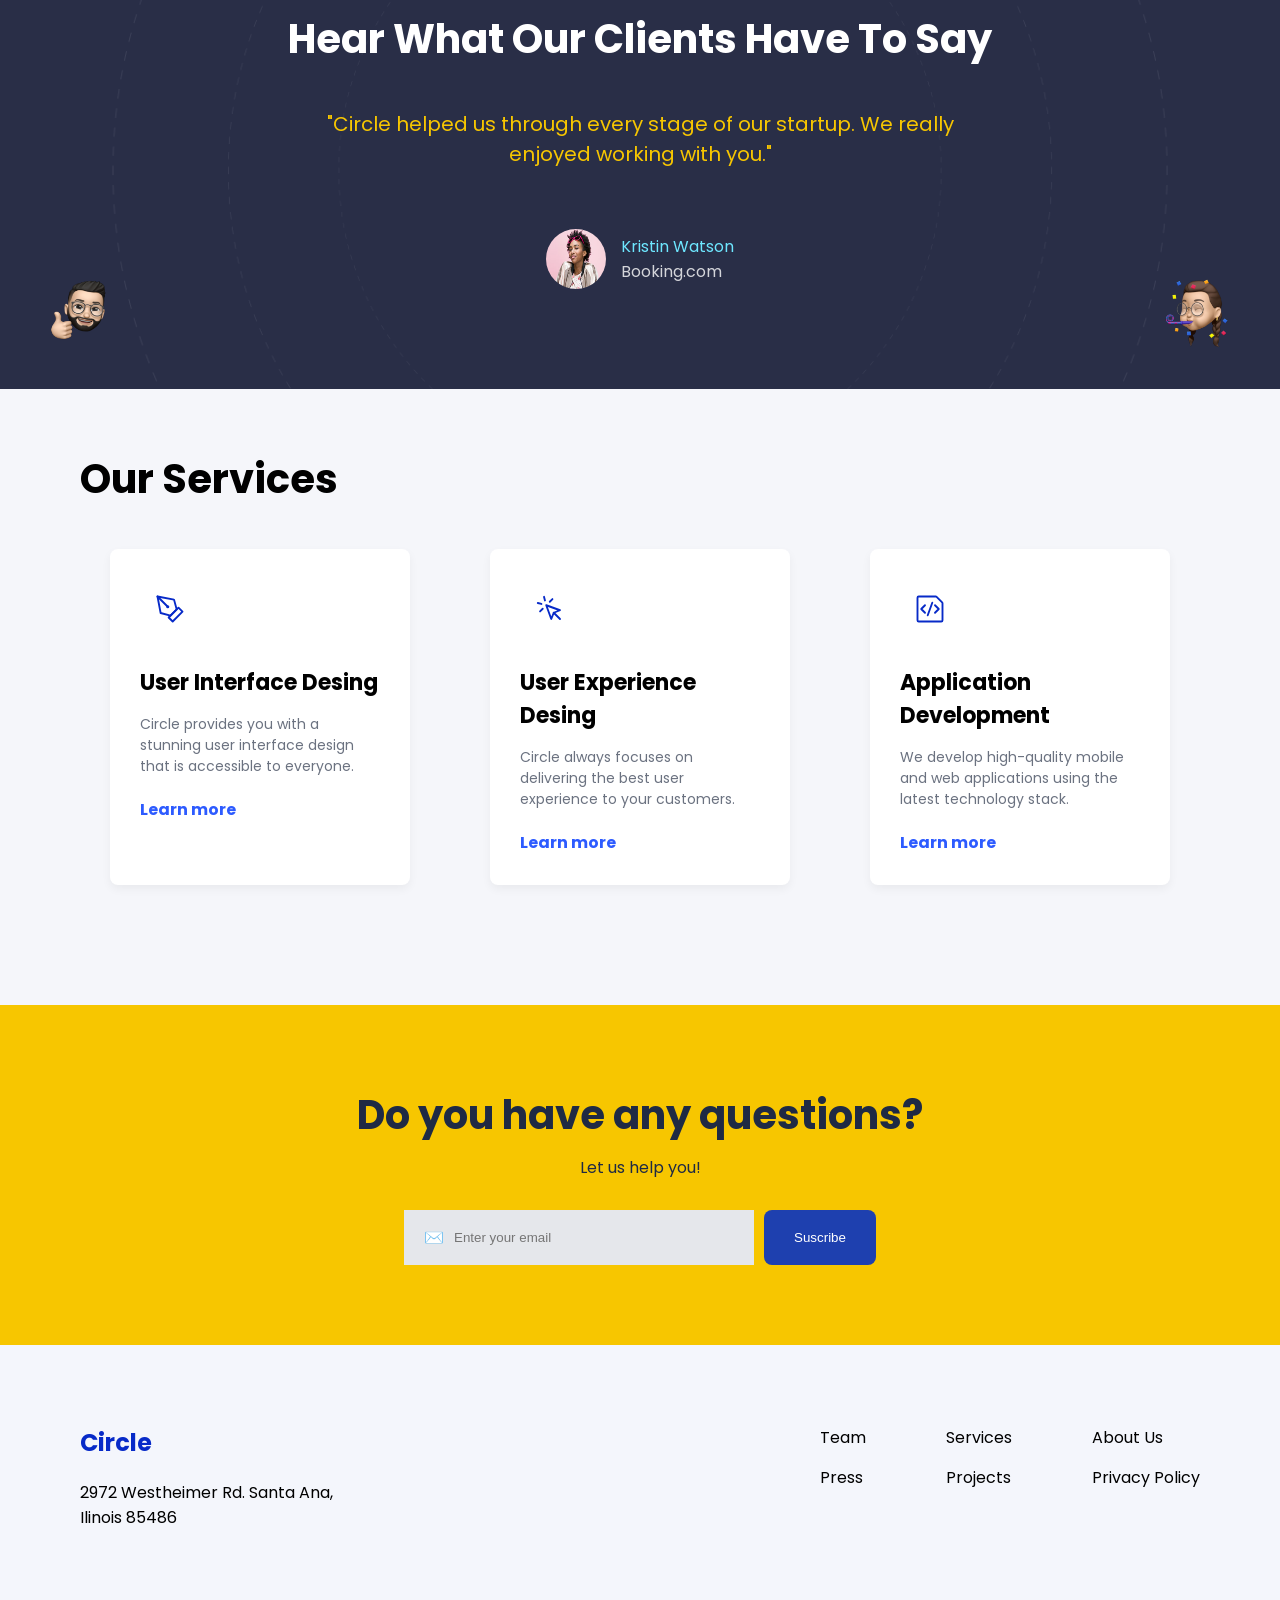
==== commit b429ff18: "almost done HTML and CSS" ====
--- a/index.html
+++ b/index.html
@@ -60,9 +60,7 @@
     </section>
 
     <section class="projects">
-
         <h2>Recent Projects</h2>
-
         <div class="projects-container">
             <div class="project-card">
                 <img src="/projects-section/1.jpg" alt="simplify">
@@ -97,7 +95,6 @@
     </section>
 
     <section class="Testimonial">
-
         <div class="testimonial-logos">
             <img src="/testimonial-section/memoji-1.png" class="memoji-topleft" alt="memoji-topleft">
             <img src="/testimonial-section/memoji-2.png" class="memoji-topright" alt="memoji-topright">
--- a/css/style.css
+++ b/css/style.css
@@ -298,6 +298,9 @@
 .services {
   padding: 60px 80px;
   background-color: #f5f6fa;
+  padding-bottom: 120px;
+  margin: 0 auto;
+  align-items: center;
 }
 
 .services h2 {
@@ -307,7 +310,9 @@
 
 .services-container {
   display: flex;
-  gap: 30px;
+  justify-content: center;
+  gap: 80px;
+
 }
 
 .services-card {
@@ -496,4 +501,147 @@
 
 .submit-btn:hover {
   background: #1e3a8a;
+}
+
+/* project 1 */
+
+.project h2 {
+  margin-bottom: 20px;
+}
+.text-project {
+  color: #6b708d;
+  font-size: 18px;
+  font-weight:400;
+  margin-top: 20px;
+}
+
+@media (max-width: 1024px) {
+
+  nav {
+    padding: 20px 40px;
+  }
+
+  .hero {
+    flex-direction: column;
+    text-align: center;
+    padding: 40px;
+  }
+
+  .hero-left {
+    max-width: 100%;
+  }
+
+  .hero-buttons {
+    justify-content: center;
+  }
+
+  .projects-container {
+    flex-wrap: wrap;
+  }
+
+  .services-container {
+    flex-wrap: wrap;
+    gap: 40px;
+  }
+
+  .footer {
+    flex-direction: column;
+    gap: 40px;
+  }
+}
+
+@media (max-width: 768px) {
+
+  nav {
+    flex-direction: column;
+    gap: 10px;
+    padding: 15px;
+  }
+
+  nav ul {
+    flex-direction: column;
+    align-items: center;
+    gap: 10px;
+  }
+  nav h2 {
+  font-size: 24px;
+  }
+
+  .btn-contact {
+  padding: 10px 20px;
+}
+
+.contact h1 {
+  margin-top: 30px; /* antes 60px */
+  font-size: 28px;
+}
+
+.contact-form {
+  padding: 0 15px;
+}
+
+  .hero {
+    padding: 20px;
+  }
+
+  .hero h1 {
+    font-size: 28px;
+  }
+
+  .hero h3 {
+    font-size: 16px;
+  }
+
+  .hero-right {
+    margin-top: 30px;
+  }
+
+  .card-top,
+  .card-bottom {
+    display: none;
+  }
+
+  .clients {
+    flex-wrap: wrap;
+    gap: 30px;
+  }
+
+  .projects {
+    padding: 40px 20px;
+  }
+
+  .projects-container {
+    flex-direction: column;
+  }
+
+  .services {
+    padding: 40px 20px;
+  }
+
+  .services-container {
+    flex-direction: column;
+    align-items: center;
+  }
+
+  .newsletter {
+    flex-direction: column;
+    align-items: center;
+  }
+
+  .input-container {
+    width: 100%;
+  }
+
+  .footer {
+    padding: 40px 20px;
+  }
+
+  .footer-right {
+    flex-direction: column;
+    gap: 20px;
+  }
+
+  .form-row {
+    flex-direction: column;
+  }
 }
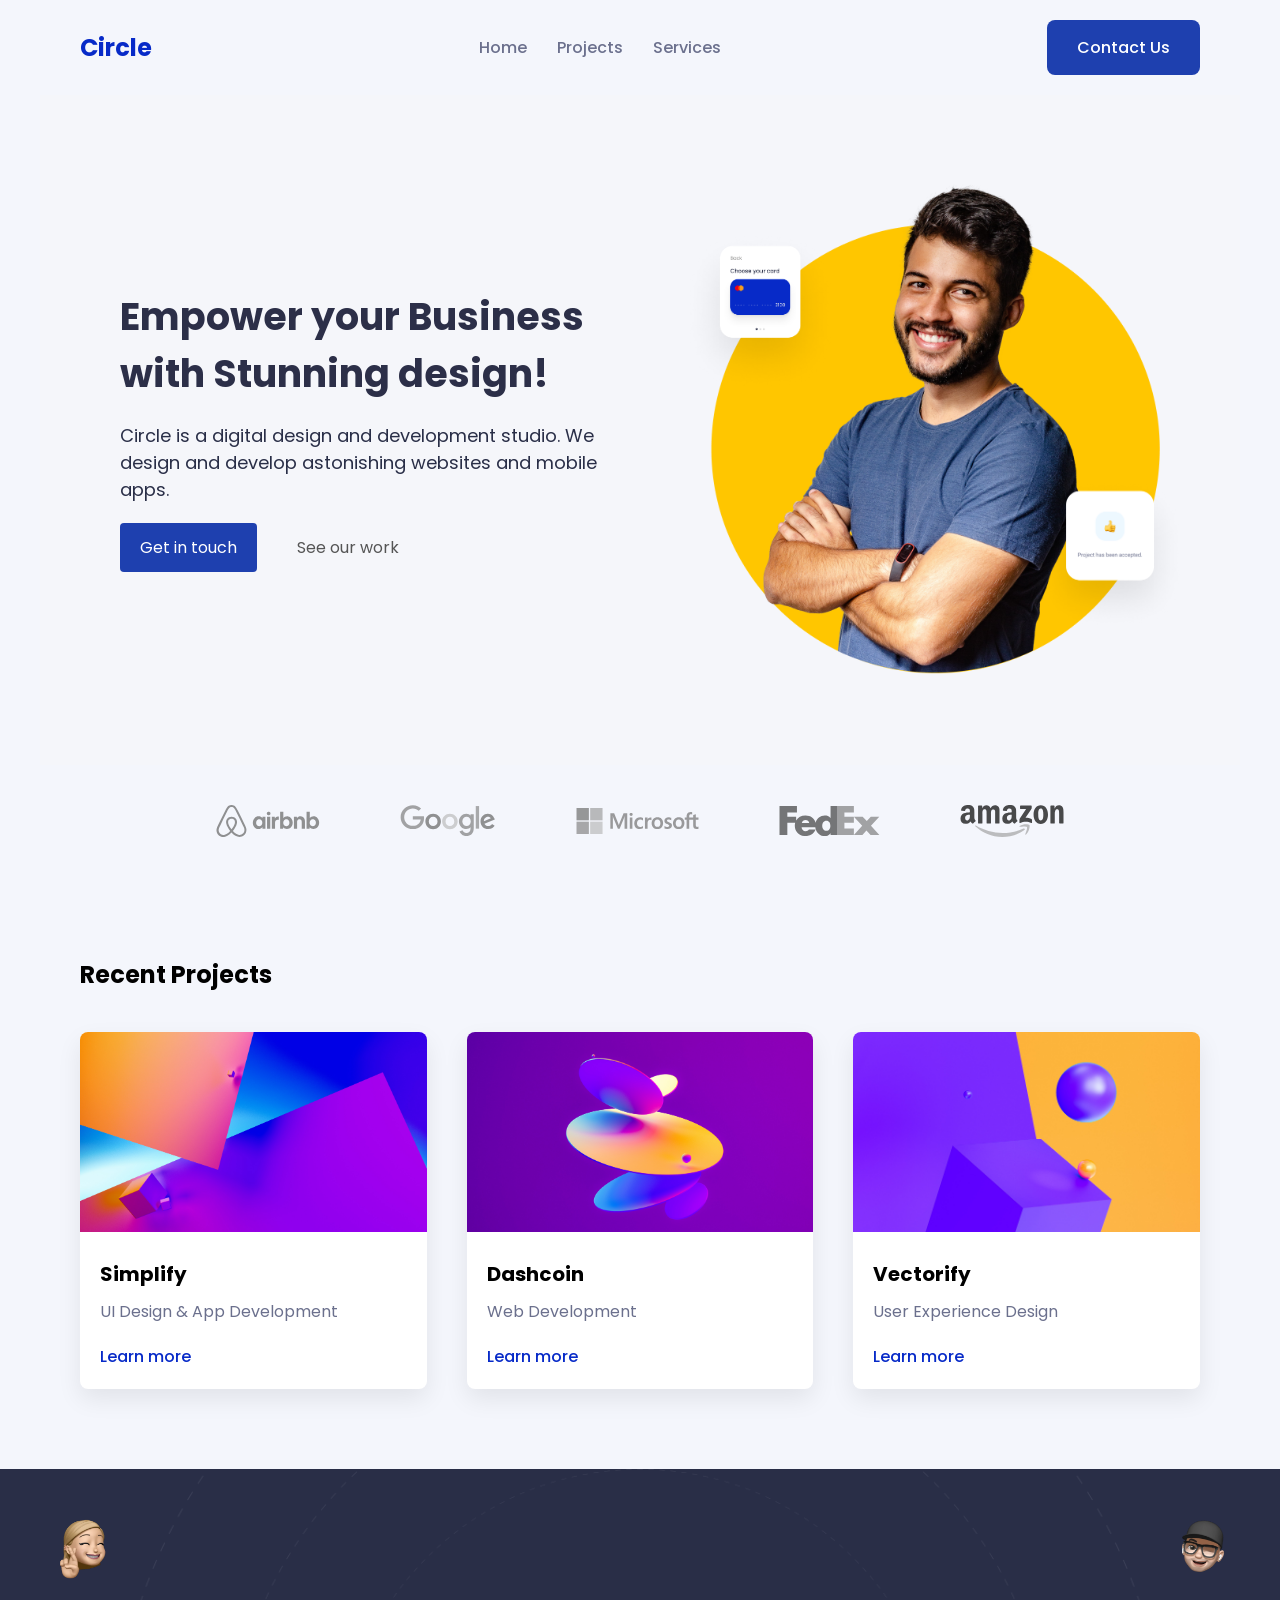
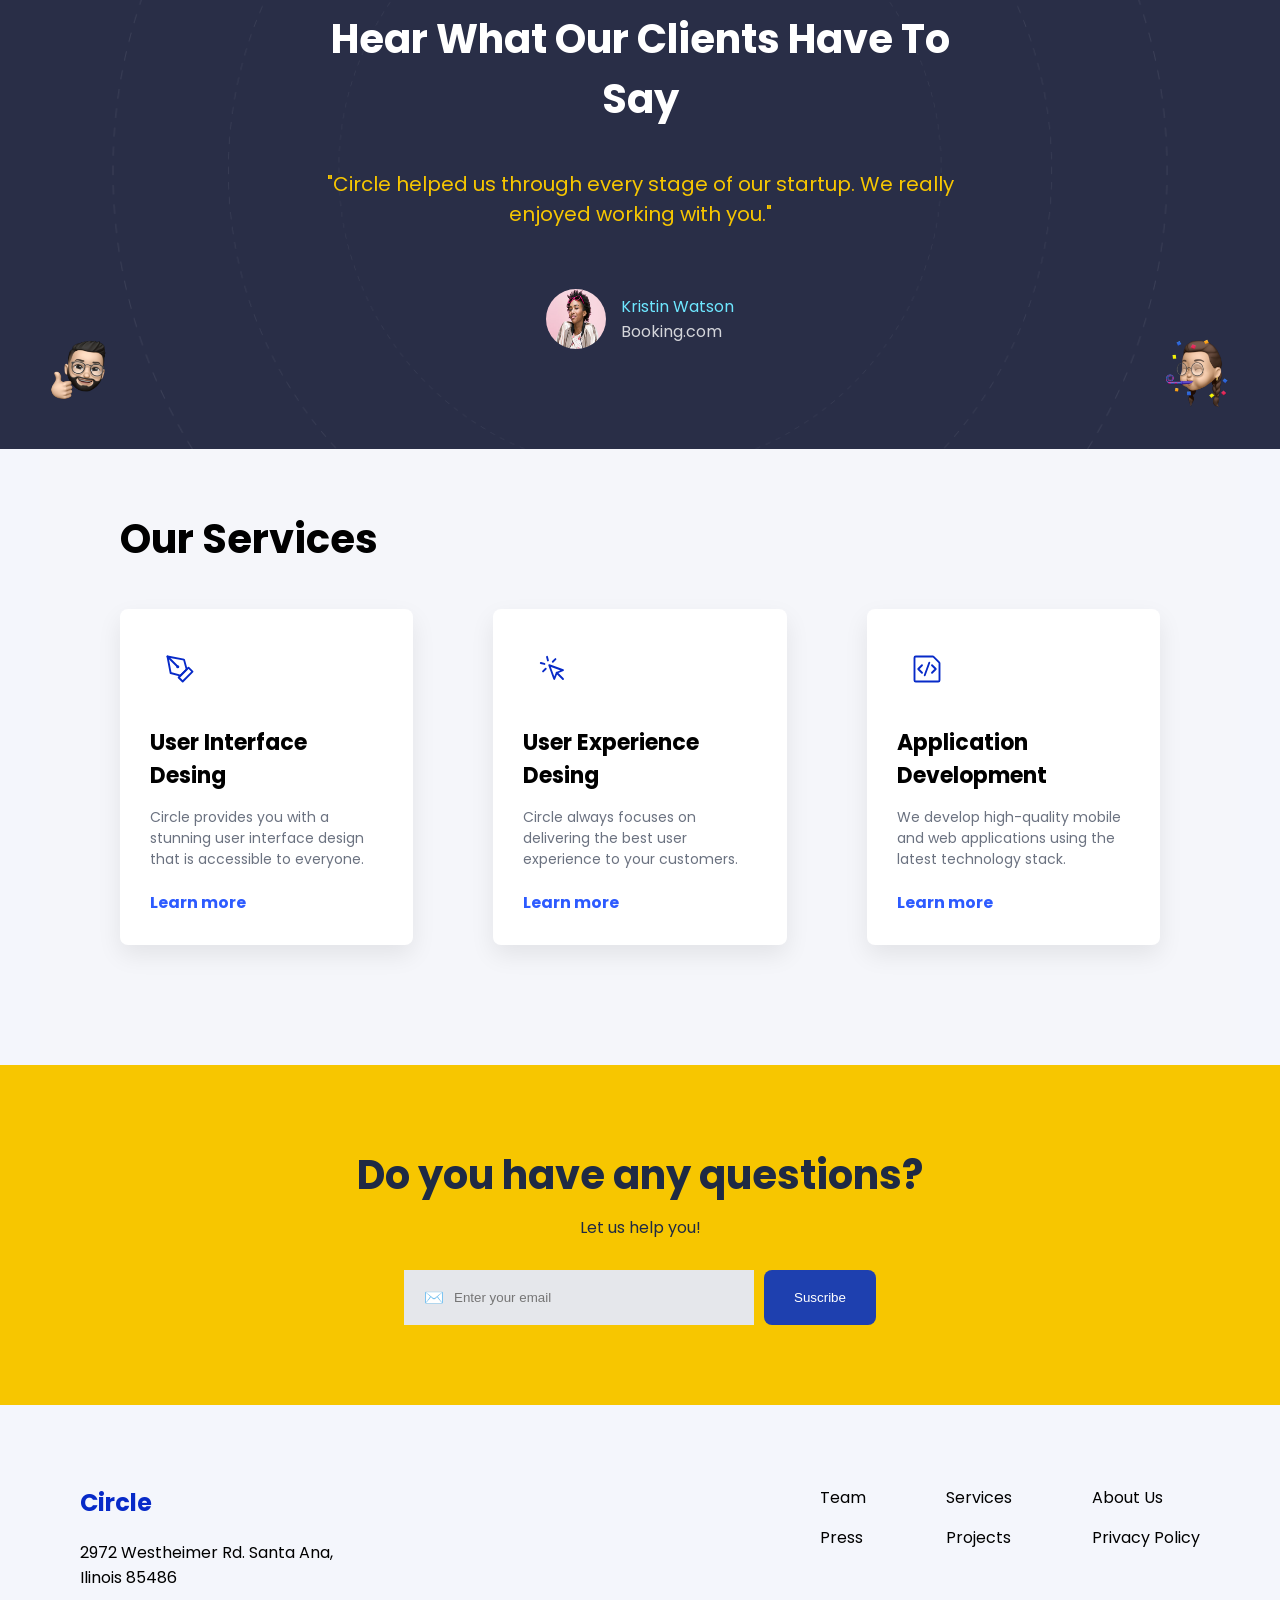
==== commit 433c2c54: "done" ====
--- a/index.html
+++ b/index.html
@@ -1,196 +1,205 @@
 <!DOCTYPE html>
 <html lang="en">
-<head>
-    <meta charset="UTF-8">
-    <meta name="viewport" content="width=device-width, initial-scale=1.0">
-    <title>Home | Circle</title>
-
-    <link rel="stylesheet" href="/css/style.css">
-
-    <link rel="preconnect" href="https://fonts.googleapis.com">
-    <link rel="preconnect" href="https://fonts.gstatic.com" crossorigin>
-    <link href="https://fonts.googleapis.com/css2?family=Poppins:wght@300;400;500;600;700&display=swap" rel="stylesheet">
-</head>
-
-<body>
-    <header>
-        <nav>
-            <h2>Circle</h2>
-            <ul>
-                <li><a href="/index.html">Home</a></li>
-                <li><a href="/projects/1.html">Projects</a></li>
-                <li><a href="#">Services</a></li>
-            </ul>
-
-            <a href="../contact.html" class="btn-contact">Contact Us</a>
-        </nav>
-    </header>
-
-    <main>
-        <section class="hero">
-            <div class="hero-left">
-                <h1>Empower your Business with Stunning design!</h1>
-                <h3>Circle is a digital design and development studio. We design and develop astonishing websites and mobile apps.</h3>
-
-                <div class="hero-buttons">
-                    <!-- <button class="btn-primary"> Get in touch</button>
-                    <button class="btn-secondary"> See our work </button>-->
-                    <a href="/contact.html" class="btn-primary"> Get in touch</a>
-                    <a href="/projects/1.html" class="btn-secondary"> See our work</a>
+    <head>
+        <meta charset="UTF-8">
+        <meta name="viewport" content="width=device-width, initial-scale=1.0">
+        <title>Home | Circle</title>
+
+        <link rel="stylesheet" href="/css/style.css">
+        <link rel="stylesheet" href="/css/index.css">
+        <link rel="stylesheet" href="/css/projects.css">
+
+        <link rel="preconnect" href="https://fonts.googleapis.com">
+        <link rel="preconnect" href="https://fonts.gstatic.com" crossorigin>
+        <link href="https://fonts.googleapis.com/css2?family=Poppins:wght@300;400;500;600;700&display=swap" rel="stylesheet">
+    </head>
+
+    <body>
+        <header>
+            <nav>
+                <h2>Circle</h2>
+
+                <button class="menu-toggle">☰</button>
+
+                <ul class="nav-menu">
+                    <li><a href="/index.html">Home</a></li>
+                    <li><a href="/projects.html">Projects</a></li>
+                    <li><a href="/index.html#services">Services</a></li>
+                    
+                    <li class="mobile-only">
+                        <a href="/contact.html" class="mobile-btn">Contact Us</a>
+                    </li>
+                </ul>
+
+                <a href="/contact.html" class="btn-contact desktop-only">Contact Us</a>
+            </nav>
+        </header>
+
+        <main>
+            <section class="hero">
+                <article class="hero-left">
+                    <h1>Empower your Business with Stunning design!</h1>
+                    <h3>Circle is a digital design and development studio. We design and develop astonishing websites and mobile apps.</h3>
+
+                    <div class="hero-buttons">
+                        <a href="/contact.html" class="btn-primary"> Get in touch</a>
+                        <a href="/projects.html" class="btn-secondary"> See our work</a>
+                    </div>
+                </article>
+    
+                <article class="hero-right">
+                        <div class="main-image">
+                            <img src="/assets/hero-images/hero-image.png" class="hero-main" alt="hero-image">
+                        </div>
+
+                            <img src="/assets/hero-images/card-1.png" class="card-top" alt="Card-1">
+                            <img src="/assets/hero-images/card-2.png" class="card-bottom" alt="Card-2">
+                </article>
+            </section>
+
+            <section class="clients">
+                <img src="/assets/clients-logos/airbnb-logo.svg" alt="airbnb">
+                <img src="/assets/clients-logos/google-logo.svg" alt="google">
+                <img src="/assets/clients-logos/microsoft-logo.svg" alt="microsoft">
+                <img src="/assets/clients-logos/fedex-logo.svg" alt="fedex">
+                <img src="/assets/clients-logos/amazon-logo.svg" alt="amazon">   
+            </section>
+
+            <section class="projects">
+                <h2>Recent Projects</h2>
+                <article class="projects-container">
+                    <div class="project-card">
+                        <img src="/assets/projects-images/1.jpg" alt="simplify">
+
+                        <div class="project-content">
+                            <h3>Simplify</h3>
+                            <p>UI Design & App Development</p>
+                            <a href="/projects.html?id=${project.uuid}">Learn more</a>
+                        </div>
+                    </div>
+
+                    <div class="project-card">
+                        <img src="/assets/projects-images/2.jpg" alt="Dashcoin">
+
+                        <div class="project-content">
+                            <h3>Dashcoin</h3>
+                            <p>Web Development</p>
+                            <a href="/projects.html?id=${project.uuid}">Learn more</a>
+                        </div>
+                    </div>
+
+                    <div class="project-card">
+                        <img src="/assets/projects-images/3.jpg" alt="Vectorify">
+
+                        <div class="project-content">
+                            <h3>Vectorify</h3>
+                            <p>User Experience Design</p>
+                            <a href="/projects.html?id=${project.uuid}">Learn more</a>
+                        </div>
+                    </div>
+                </article>
+            </section>
+
+            <section class="Testimonial">
+                <article class="testimonial-container">
+                    <div class="testimonial-logos">
+                        <img src="/assets/testimonial-memojis/memoji-1.png" class="memoji-topleft" alt="memoji-topleft">
+                        <img src="/assets/testimonial-memojis/memoji-2.png" class="memoji-topright" alt="memoji-topright">
+                        <img src="/assets/testimonial-memojis/memoji-3.png" class="memoji-bottomleft" alt="memoji-bottomleft">
+                        <img src="/assets/testimonial-memojis/memoji-4.png" class="memoji-bottomright" alt="memoji-bottomright">
+                    </div>
+                    <div class="testimonial-coments"> 
+                        <h3 class="tell-us"> Hear What Our Clients Have To Say</h3>
+                        <p class="highlight"> "Circle helped us through every stage of our startup.
+                            We really enjoyed working with you."
+                        </p>
+                    </div>
+                    <article class="testimonial-profile">
+                        <img src="/assets/testimonial-memojis/profile.png" class="Kristin-image" alt="Kristin-profile-image">
+                        <div class="testimonial-kristin">
+                            <p class="name">Kristin Watson</p>
+                            <p class="company">Booking.com</p>
+                        </div>
+                    </article>
+                </article>
+            </section>
+
+            <section id="services" class="services"> 
+                <h2> Our Services </h2>
+                <article class="services-container">
+
+                    <div class="services-card">
+                        <img src="/assets/icons/1.svg" alt="pluma">
+
+                        <div class="card-content">
+                                <h3>User Interface Desing</h3>
+                                <p>Circle provides you with a stunning user interface design that is accessible to everyone.</p>
+                                <a href="#">Learn more</a>
+                        </div>
+                    </div>
+
+                    <div class="services-card">
+                        <img src="/assets/icons/2.svg" alt="arrow">
+
+                        <div class="card-content">
+                            <h3>User Experience Desing</h3>
+                            <p>Circle always focuses on delivering the best user experience to your customers.</p>
+                            <a href="#">Learn more</a>
+                        </div>
+                    </div>
+
+                    <div class="services-card">
+                        <img src="/assets/icons/3.svg" alt="doc">
+
+                        <div class="card-content">
+                            <h3>Application Development</h3>
+                            <p>We develop high-quality mobile and web applications using the latest technology stack.</p>
+                            <a href="#">Learn more</a>
+                        </div>
+                    </div>
+                </article>
+            </section>
+
+            <section class="questions">
+                <h2>Do you have any questions?</h2>
+                <p>Let us help you!</p>
+
+                <form class="newsletter"> 
+                    <div class="input-container">
+                        <span class="icon">✉️</span>
+                        <input type="email" placeholder="Enter your email">
+                    </div>
+                    <button class="btn-contact">Suscribe</button>
+                </form>
+            </section>
+        </main>
+
+        <footer class="footer">
+            <div class="footer-left">
+            <h2>Circle </h2> 
+            <p>2972 Westheimer Rd. Santa Ana, <br> Ilinois 85486</p>
+            </div>
+            
+            <article class="footer-right">
+                <div class="footer-column">
+                    <p> Team </p> 
+                    <p> Press </p>
                 </div>
-            </div>
-
-            <div class="hero-right">
-                <div class="main-image">
-                    <img src="/hero-section/hero-image.png" class="hero-main" alt="hero-image">
+            
+                <div class="footer-column"> 
+                    <p> Services </p>
+                    <p> Projects </p>
                 </div>
 
-                    <img src="/hero-section/card-1.png" class="card-top" alt="Card-1">
-                    <img src="/hero-section/card-2.png" class="card-bottom" alt="Card-2">
-            </div>
-        </section>
-    </main>
-
-    <section class="clients">
-        <img src="/logos/airbnb-logo.svg" alt="airbnb">
-        <img src="/logos/google-logo.svg" alt="google">
-        <img src="/logos/microsoft-logo.svg" alt="microsoft">
-        <img src="/logos/fedex-logo.svg" alt="fedex">
-        <img src="/logos/amazon-logo.svg" alt="amazon">   
-    </section>
-
-    <section class="projects">
-        <h2>Recent Projects</h2>
-        <div class="projects-container">
-            <div class="project-card">
-                <img src="/projects-section/1.jpg" alt="simplify">
-
-                <div class="project-content">
-                    <h3>Simplify</h3>
-                    <p>UI Design & App Development</p>
-                    <a href="#">Learn more</a>
+                <div class="footer-column"> 
+                    <p> About Us </p>
+                    <p> Privacy Policy</p>
                 </div>
-            </div>
-
-            <div class="project-card">
-                <img src="/projects-section/2.jpg" alt="Dashcoin">
-
-                <div class="project-content">
-                    <h3>Dashcoin</h3>
-                    <p>Web Development</p>
-                    <a href="#">Learn more</a>
-                </div>
-            </div>
-
-            <div class="project-card">
-                <img src="/projects-section/3.jpg" alt="Vectorify">
-
-                <div class="project-content">
-                    <h3>Vectorify</h3>
-                    <p>User Experience Design</p>
-                    <a href="#">Learn more</a>
-                </div>
-            </div>
-        </div>
-    </section>
-
-    <section class="Testimonial">
-        <div class="testimonial-logos">
-            <img src="/testimonial-section/memoji-1.png" class="memoji-topleft" alt="memoji-topleft">
-            <img src="/testimonial-section/memoji-2.png" class="memoji-topright" alt="memoji-topright">
-            <img src="/testimonial-section/memoji-3.png" class="memoji-bottomleft" alt="memoji-bottomleft">
-            <img src="/testimonial-section/memoji-4.png" class="memoji-bottomright" alt="memoji-bottomright">
-        </div>
-        <div class="testimonial-coments"> 
-            <h3 class="tell-us"> Hear What Our Clients Have To Say</h3>
-            <p class="highlight"> "Circle helped us through every stage of our startup.
-                We really enjoyed working with you."
-            </p>
-        <div class="testimonial-profile">
-            <img src="/testimonial-section/profile.png" class="Kristin-image" alt="Kristin-profile-image">
-            <div class="testimonial-kristin">
-                <p class="name">Kristin Watson</p>
-                <p class="company">Booking.com</p>
-            </div>
-        </div>
-    </section>
-
-    <section id="services" class="services"> 
-        <h2> Our Services </h2>
-        <div class="services-container">
-
-            <div class="services-card">
-                <img src="/services-section/icons/1.svg" alt="pluma">
-
-                <div class="card-content">
-                        <h3>User Interface Desing</h3>
-                        <p>Circle provides you with a stunning user interface design that is accessible to everyone.</p>
-                        <a href="#">Learn more</a>
-                </div>
-            </div>
-
-            <div class="services-card">
-                <img src="/services-section/icons/2.svg" alt="arrow">
-
-                <div class="card-content">
-                    <h3>User Experience Desing</h3>
-                    <p>Circle always focuses on delivering the best user experience to your customers.</p>
-                    <a href="#">Learn more</a>
-                </div>
-            </div>
-
-            <div class="services-card">
-                <img src="/services-section/icons/3.svg" alt="doc">
-
-                <div class="card-content">
-                    <h3>Application Development</h3>
-                    <p>We develop high-quality mobile and web applications using the latest technology stack.</p>
-                    <a href="#">Learn more</a>
-                </div>
-            </div>
-        </div>
-    </section>
-
-    <section class="questions">
-        <h2>Do you have any questions?</h2>
-        <p>Let us help you!</p>
-
-        <form class="newsletter"> 
-            <div class="input-container">
-                <span class="icon">✉️</span>
-                <input type="email" placeholder="Enter your email">
-            </div>
-            <button class="btn-contact">Suscribe</button>
-        </form>
-    </section>
-
-    <footer class="footer">
-        <div class="footer-left">
-           <h2>Circle </h2> 
-           <p>2972 Westheimer Rd. Santa Ana, <br> Ilinois 85486</p>
-        </div>
+            </article>
+        </footer>
+
+        <script src="/js/projects.js"></script>
+        <script src="/js/index.js"></script>
         
-        <div class="footer-right">
-            <div class="footer-column">
-                <p> Team </p> 
-                <p> Press </p>
-            </div>
-        
-            <div class="footer-column"> 
-                <p> Services </p>
-                <p> Projects </p>
-            </div>
-
-            <div class="footer-column"> 
-                <p> About Us </p>
-                <p> Privacy Policy</p>
-            </div>
-        </div>
-    </footer>
-
-
-
-
-</body>
-    
+    </body>  
 </html>
--- a/css/style.css
+++ b/css/style.css
@@ -1,3 +1,13 @@
+:root{
+  --primary-color: #072ac8;
+  --secondary-color: #6b708d;
+}
+
+.dark{
+  --primary-color: #1e40af;
+  --secondary-color: #6b708d;
+}
+
 * {
   margin: 0;
   padding: 0;
@@ -9,7 +19,25 @@
   background-color: #f4f6fc;
 }
 
-/* header */
+/* Header */
+
+.menu-toggle {
+  display: none;
+  font-size: 28px;
+  background: none;
+  border: none;
+  cursor: pointer;
+}
+
+.nav-menu a {
+  display: inline-block;
+  transition: all 0.3s ease;
+}
+
+.nav-menu a:hover {
+  color: #072ac8;
+  transform: translateY(-2px);
+}
 
 nav {
   display: flex;
@@ -43,371 +71,13 @@
   font-weight: 500;
 }
 
-
-/* main */
-
-.hero {
-  display: flex;
-  align-items: center;
-  justify-content: space-between;
-  padding: 80px;
-  background-color: #f5f6fa;
-}
-
-.hero-main {
-  width: 100%;
-  max-width: 450px;
-  position: relative;
-  z-index: 1;
-}
-
-.hero-right {
-  position: relative;
-  flex: 1;
-  display: flex;
-  justify-content: center;
-}
-
-.hero-left {
-  flex: 1;
-  max-width: 500px;
-}
-
-.hero-left h1 {
-  font-size: 38px;
-  font-weight:700;
-  color: #2c2f48;
-}
-.hero-left h3 {
-  color: #292e47;
-  font-size: 18px;
-  font-weight:400;
-  margin-top: 20px;
-}
-
-.hero-buttons {
-  margin-top: 20px;
-  display: flex;
-  gap: 20px;
-  align-items: center;
-}
-
-.hero-buttons a{
-  text-decoration: none;
-}
-
-/*.btn-primary {
-  background-color: #072ac8;
-  color: white;
-  padding: 12px 24px;
-  border-radius: 8px;
- 
-}*/
-
-.btn-primary {
-  background: #1e40af;
-  color: white;
-  padding: 12px 20px;
-  border-radius: 4px;
-  text-decoration: none;
-}
-
-.btn-secondary {
-  color: #555;
-  padding: 12px 20px;
-  text-decoration: none;
-}
-
-.btn-secondary:hover {
-  text-decoration: underline;
-}
-
-
-.card-top {
-  top: 20px;
-  left: 40px;
-  position: absolute;
-  width: 160px;
-  z-index: 2;
-}
-
-.card-bottom {
-  bottom: 20px;
-  right: 0;
-  position: absolute;
-  width: 160px;
-  z-index: 2;
-}
-.clients {
-  display: flex;
-  justify-content: center;
-  align-items: center;
-  gap: 80px;
-  padding: 40px 0;
-}
-
-.clients img {
-  filter: grayscale(100%);
-  opacity: 0.7;
-  transition: 0.3s;
-}
-
-.clients img:hover {
-  filter: grayscale(0%);
-  opacity: 1;
-}
-
-/*projects*/
-
-.projects {
-  padding: 80px;
-}
-
-.projects-container {
-  display: flex;
-  gap: 40px;
-  margin-top: 40px;
-}
-
-.project-card {
-  background: white;
-  border-radius: 8px;
-  overflow: hidden;
-  flex: 1;
-}
-
-.project-card img {
-  width: 100%;
-  height: 200px;
-  object-fit: cover;
-}
-
-.project-content {
-  padding: 20px;
-}
-
-.project-content h3 {
-  margin-bottom: 10px;
-  font-size: 20px;
-}
-
-.project-content p {
-  color: #6b708d;
-  margin-bottom: 20px;
-}
-
-.project-content a {
-  color: #072ac8;
-  text-decoration: none;
-  font-weight: 500;
-}
-
-/*testimonials*/
-
-.Testimonial {
-  position: relative;
-  background-color: #292e47;
-  color: white;
-  text-align: center;
-  padding: 100px 20px;
-  overflow: hidden;
-  background-image: url(/testimonial-section/orbit.png);
-  background-size: cover;
-}
-
-.tell-us {
-  font-size: 40px;
-  margin-bottom: 40px;
-  margin-top: 40px
-}
-
-.highlight {
-  color: #f7c600;
-  
-  font-size: 20px;
-  max-width: 700px;
-  margin: 0 auto 60px;
-  line-height: 1.5;
-}
-
-.orbit {
-  position: absolute;
-  top: 50%;
-  left: 50%;
-  transform: translate(-50%, -50%);
-  opacity: 0.1;
-  width: 800px;
-  pointer-events: none;
-}
-
-.testimonial-logos img {
-  position: absolute;
-  width: 80px;
-}
-
-.memoji-topleft {
-  top: 40px;
-  left: 40px;
-}
-
-.memoji-topright {
-  top: 40px;
-  right: 40px;
-}
-
-.memoji-bottomleft {
-  bottom: 40px;
-  left: 40px;
-}
-
-.memoji-bottomright {
-  bottom: 40px;
-  right: 40px;
-}
-
-.testimonial-profile {
-  display: flex;
-  justify-content: center;
-  align-items: center;
-  gap: 15px;
-}
-
-.Kristin-image {
-  width: 60px;
-  height: 60px;
-  border-radius: 50%;
-}
-
-.testimonial-kristin {
-  text-align: left;
-}
-
-.name {
-  color: #6ee7ff;
-  margin: 0;
-}
-
-.company {
-  margin: 0;
-  opacity: 0.8;
-}
-
-
-/*services*/
-
-.services {
-  padding: 60px 80px;
-  background-color: #f5f6fa;
-  padding-bottom: 120px;
-  margin: 0 auto;
-  align-items: center;
-}
-
-.services h2 {
-  font-size: 40px;
-  margin-bottom: 40px;
-}
-
-.services-container {
-  display: flex;
-  justify-content: center;
-  gap: 80px;
-
-}
-
-.services-card {
-  background: #ffffff;
-  padding: 30px;
-  border-radius: 8px;
-  width: 300px;
-  box-shadow: 0 4px 10px rgba(0,0,0,0.05);
-  transition: all 0.3s ease;
-}
-
-.services-card img {
-  width: 60px;
-  height: 60px;
- 
-  padding: 15px;
-
-  margin-bottom: 20px;
-}
-
-.card-content h3 {
-  font-size: 22px;
-  margin-bottom: 15px;
-}
-
-.card-content p {
-  color: #6b7280;
-  font-size: 14px;
-  margin-bottom: 20px;
-}
-
-.card-content a {
-  color: #2d5bff;
-  text-decoration: none;
-  font-weight: bold;
-}
-
-
-/*newsletter*/
-
-.questions {
-  background-color: #f7c600;
-  text-align: center;
-  padding: 80px 20px;
-}
-
-.questions h2 {
-  font-size: 40px;
-  margin-bottom: 10px;
-  color: #1f2a44;
-}
-
-.questions p {
-  margin-bottom: 30px;
-  color: #1f2a44;
-}
-
-.newsletter {
-  display: flex;
-  justify-content: center;
-  gap: 10px;
-}
-
-
-.input-container {
-  display: flex;
-  align-items: center;
-  background: #e5e7eb;
-  padding: 15px 20px;
-  width: 350px;
-}
-
-.input-container input {
-  border: none;
-  background: transparent;
-  outline: none;
-  margin-left: 10px;
-  width: 100%;
-}
-
-.input-container:hover {
-  outline: 2px solid #1e40af;
-}
-
-.btn-contact {
-  background: #1e40af;
-  color: white;
-  border: none;
-  padding: 15px 30px;
-  cursor: pointer;
-}
-
-
-
-/*Footer*/
+.mobile-only {
+  display: none;
+}
+
+
+
+/* Footer Section*/
 
 .footer {
   display: flex;
@@ -438,82 +108,16 @@
 
 .footer-column p {
   cursor: pointer;
-}
-
-
-/* Contact form */
-
-.contact h1{
-  margin-top: 60px;
-  text-align: center;
-  margin-bottom: 40px;
-}
-
-.contact-form {
-  display: flex;
-  flex-direction: column;
-  gap: 20px;
-  max-width: 1200px;
-  margin: 0 auto
-}
-
-.contact-form label {
-  display: block;
-  margin-bottom: 8px;
-  color: #6b7280;
-}
-
-.contact-form input,
-.contact-form textarea {
-  width: 100%;
-  padding: 15px;
-  border: none;
-  background: #e5e7eb;
-  border-radius: 4px;
-  font-size: 14px;
-}
-
-.contact-form textarea {
-  height: 150px;
-  resize: none;
-}
-
-.form-row {
-  display: flex;
-  gap: 20px;
-}
-
-.form-row div {
-  flex: 1;
-}
-
-.submit-btn {
-  margin-top: 20px;
-  padding: 15px;
-  width: 100%;
-  background: #1e40af;
-  color: white;
-  border: none;
-  border-radius: 4px;
-  font-size: 16px;
-  cursor: pointer;
-}
-
-.submit-btn:hover {
-  background: #1e3a8a;
-}
-
-/* project 1 */
-
-.project h2 {
-  margin-bottom: 20px;
-}
-.text-project {
-  color: #6b708d;
-  font-size: 18px;
-  font-weight:400;
-  margin-top: 20px;
-}
+  transition: all 0.3s ease;
+}
+
+.footer-column p:hover {
+  color: #072ac8;
+  transform: translateX(5px);
+}
+
+
+/* Responsive Design */
 
 @media (max-width: 1024px) {
 
@@ -521,11 +125,11 @@
     padding: 20px 40px;
   }
 
+
   .hero {
-    flex-direction: column;
-    text-align: center;
     padding: 40px;
   }
+
 
   .hero-left {
     max-width: 100%;
@@ -550,12 +154,55 @@
   }
 }
 
+
 @media (max-width: 768px) {
 
+  .menu-toggle {
+    display: block;
+  }
+
+  .nav-menu {
+    display: none;
+    flex-direction: column;
+    gap: 15px;
+    background: white;
+    position: absolute;
+    top: 70px;
+    left: 0;
+    width: 100%;
+    padding: 20px 0;
+    text-align: center;
+  }
+
+  .nav-menu a:hover {
+  color: #072ac8;
+  transform: translateX(5px);
+  }
+
+  .nav-menu.active {
+    display: flex;
+  }
+
+  .mobile-only {
+    display: block;
+  }
+
+  .desktop-only {
+    display: none;
+  }
+
   nav {
-    flex-direction: column;
+    display: flex;
+    flex-direction: row; /* 👈 CAMBIAR */
+    justify-content: space-between; /* 👈 AÑADIR */
+    align-items: center;
+    padding: 15px;
+  }
+
+  .nav-menu {
+    flex-direction: column;
+    align-items: center;
     gap: 10px;
-    padding: 15px;
   }
 
   nav ul {
@@ -568,17 +215,18 @@
   }
 
   .btn-contact {
-  padding: 10px 20px;
-}
-
-.contact h1 {
-  margin-top: 30px; /* antes 60px */
-  font-size: 28px;
-}
-
-.contact-form {
-  padding: 0 15px;
-}
+    padding: 10px 20px;
+  }
+
+  .contact h1 {
+    margin-top: 30px; 
+    font-size: 28px;
+  }
+
+  .contact-form {
+    padding: 0 15px;
+    
+  }
 
   .hero {
     padding: 20px;
@@ -604,6 +252,37 @@
   .clients {
     flex-wrap: wrap;
     gap: 30px;
+    justify-content: center;
+    align-items: center;
+  }
+
+  .Testimonial {
+  padding: 60px 20px;
+  }
+  .highlight {
+  padding: 0 10px;
+  }
+
+  .testimonial-container {
+    width: 100%;
+    padding: 0 20px;
+  }
+
+  .testimonial-profile {
+    flex-direction: column;
+    text-align: center;
+  }
+
+  .testimonial-kristin {
+    text-align: center;
+  }
+
+  .tell-us {
+    font-size: 28px;
+  }
+
+  .testimonial-logos {
+    display: none;
   }
 
   .projects {
@@ -615,6 +294,10 @@
   }
 
   .services {
+  text-align: center;
+  }
+
+  .services {
     padding: 40px 20px;
   }
 
--- a/css/index.css
+++ b/css/index.css
@@ -0,0 +1,373 @@
+/* Home Page Style */
+
+/* main */
+
+.hero {
+  display: flex;
+  align-items: center;
+  justify-content: space-between;
+  padding: 80px;
+  background-color: #f5f6fa;
+  max-width: 1200px;
+  margin: 0 auto;
+}
+
+.hero-main {
+  width: 100%;
+  max-width: 450px;
+  position: relative;
+  z-index: 1;
+}
+
+.hero-right {
+  position: relative;
+  display: flex;
+  justify-content: center;
+}
+
+.hero-left {
+  flex: 1;
+  max-width: 500px;
+}
+
+.hero-left h1 {
+  font-size: 38px;
+  font-weight:700;
+  color: #2c2f48;
+}
+.hero-left h3 {
+  color: #292e47;
+  font-size: 18px;
+  font-weight:400;
+  margin-top: 20px;
+}
+
+.hero-buttons {
+  margin-top: 20px;
+  display: flex;
+  gap: 20px;
+  align-items: center;
+}
+
+.hero-buttons a{
+  text-decoration: none;
+}
+
+.btn-primary {
+  background: #1e40af;
+  color: white;
+  padding: 12px 20px;
+  border-radius: 4px;
+  text-decoration: none;
+}
+
+.btn-secondary {
+  color: #555;
+  padding: 12px 20px;
+  text-decoration: none;
+}
+
+.btn-secondary:hover {
+  text-decoration: underline;
+}
+
+.card-top {
+  top: 10%;
+  left: -30px;
+  position: absolute;
+  width: 160px;
+  z-index: 2;
+}
+
+.card-bottom {
+  bottom: 10%;
+  right: -30px;
+  position: absolute;
+  width: 160px;
+  z-index: 2;
+}
+
+/* clients */
+
+.clients {
+  display: flex;
+  justify-content: center;
+  align-items: center;
+  gap: 80px;
+  padding: 40px 0;
+}
+
+.clients img {
+  filter: grayscale(100%);
+  opacity: 0.7;
+  transition: 0.3s;
+}
+
+.clients img:hover {
+  filter: grayscale(0%);
+  opacity: 1;
+}
+
+
+
+/*testimonials*/
+
+.Testimonial {
+  position: relative;
+  background-color: #292e47;
+  color: white;
+  text-align: center;
+  padding: 100px 20px;
+  overflow: hidden;
+  background-image: url(/assets/testimonial-memojis/orbit.png);
+  background-size: cover;
+  width: 100%;
+  display: flex;
+  justify-content: center;
+}
+
+.testimonial-container {
+  max-width: 800px;
+  margin: 0 auto;
+}
+
+.testimonial-coments {
+  max-width: 700px;
+  margin: 0 auto;
+}
+
+.tell-us {
+  font-size: 40px;
+  margin-bottom: 40px;
+  margin-top: 40px
+}
+
+.highlight {
+  color: #f7c600;
+  
+  font-size: 20px;
+  max-width: 700px;
+  margin: 0 auto 60px;
+  line-height: 1.5;
+}
+
+.orbit {
+  position: absolute;
+  top: 50%;
+  left: 50%;
+  transform: translate(-50%, -50%);
+  opacity: 0.1;
+  width: 800px;
+  pointer-events: none;
+}
+
+.testimonial-logos img {
+  position: absolute;
+  width: 80px;
+}
+
+.memoji-topleft {
+  top: 40px;
+  left: 40px;
+}
+
+.memoji-topright {
+  top: 40px;
+  right: 40px;
+}
+
+.memoji-bottomleft {
+  bottom: 40px;
+  left: 40px;
+}
+
+.memoji-bottomright {
+  bottom: 40px;
+  right: 40px;
+}
+
+.testimonial-profile {
+  display: flex;
+  justify-content: center;
+  align-items: center;
+  gap: 15px;
+}
+
+.Kristin-image {
+  width: 60px;
+  height: 60px;
+  border-radius: 50%;
+}
+
+.testimonial-kristin {
+  text-align: left;
+}
+
+.name {
+  color: #6ee7ff;
+  margin: 0;
+}
+
+.company {
+  margin: 0;
+  opacity: 0.8;
+}
+
+
+/*services*/
+
+.services {
+  padding: 60px 80px;
+  background-color: #f5f6fa;
+  padding-bottom: 120px;
+  margin: 0 auto;
+  align-items: center;
+}
+
+.services {
+  max-width: 1200px;
+  margin: 0 auto;
+}
+
+.services h2 {
+  font-size: 40px;
+  margin-bottom: 40px;
+}
+
+.services-container {
+  display: flex;
+  justify-content: center;
+  gap: 80px;
+
+}
+
+.services-card {
+  background: #ffffff;
+  padding: 30px;
+  border-radius: 8px;
+  width: 300px;
+  box-shadow: 0 10px 25px rgba(0, 0, 0, 0.08);
+  transition: all 0.3s ease;
+}
+
+.services-card:hover {
+  transform: translateY(-5px);
+  box-shadow: 0 20px 40px rgba(0, 0, 0, 0.12);
+}
+
+.services-card img {
+  width: 60px;
+  height: 60px;
+ 
+  padding: 15px;
+
+  margin-bottom: 20px;
+}
+
+.card-content h3 {
+  font-size: 22px;
+  margin-bottom: 15px;
+}
+
+.card-content p {
+  color: #6b7280;
+  font-size: 14px;
+  margin-bottom: 20px;
+}
+
+.card-content a {
+  color: #2d5bff;
+  text-decoration: none;
+  font-weight: bold;
+}
+
+
+/*newsletter*/
+
+.questions {
+  background-color: #f7c600;
+  text-align: center;
+  padding: 80px 20px;
+}
+
+.questions h2 {
+  font-size: 40px;
+  margin-bottom: 10px;
+  color: #1f2a44;
+}
+
+.questions p {
+  margin-bottom: 30px;
+  color: #1f2a44;
+}
+
+.newsletter {
+  display: flex;
+  justify-content: center;
+  gap: 10px;
+}
+
+
+.input-container {
+  display: flex;
+  align-items: center;
+  background: #e5e7eb;
+  padding: 15px 20px;
+  width: 350px;
+}
+
+.input-container input {
+  border: none;
+  background: transparent;
+  outline: none;
+  margin-left: 10px;
+  width: 100%;
+}
+
+.input-container:hover {
+  outline: 2px solid #1e40af;
+}
+
+.btn-contact {
+  background: #1e40af;
+  color: white;
+  border: none;
+  padding: 15px 30px;
+  cursor: pointer;
+}
+
+
+
+/*Footer*/
+
+.footer {
+  display: flex;
+  justify-content: space-between;
+  padding: 80px;
+  background-color: #f4f6fc;
+}
+
+.footer-left {
+  max-width: 300px;
+}
+
+.footer-left h2 {
+  color: #072ac8;
+  margin-bottom: 20px;
+}
+
+.footer-right {
+  display: flex;
+  gap: 80px;
+}
+
+.footer-column {
+  display: flex;
+  flex-direction: column;
+  gap: 15px;
+}
+
+.footer-column p {
+  cursor: pointer;
+}
+
--- a/css/projects.css
+++ b/css/projects.css
@@ -0,0 +1,70 @@
+/*Projects Section for homePage and projectsPage*/
+
+.projects {
+  padding: 80px;
+}
+
+.projects-container {
+  display: flex;
+  gap: 40px;
+  margin-top: 40px;
+}
+
+.project-card {
+  background: white;
+  border-radius: 8px;
+  overflow: hidden;
+  flex: 1;
+  box-shadow: 0 10px 25px rgba(0, 0, 0, 0.08);
+  transition: all 0.3s ease;
+}
+
+.project-card:hover {
+  transform: translateY(-5px);
+  box-shadow: 0 20px 40px rgba(0, 0, 0, 0.12);
+}
+
+.project-card img {
+  width: 100%;
+  height: 200px;
+  object-fit: cover;
+}
+
+.project-content {
+  padding: 20px;
+}
+
+.project-content h3 {
+  margin-bottom: 10px;
+  font-size: 20px;
+}
+
+.project-content p {
+  color: #6b708d;
+  margin-bottom: 20px;
+}
+
+.project-content a {
+  color: #072ac8;
+  text-decoration: none;
+  font-weight: 500;
+}
+
+.project-content-1,
+.project-content-2 {
+  margin-top: 40px;
+  color: #6b708d;
+}
+
+/* Project page Style */
+
+.project h2 {
+  margin-bottom: 20px;
+}
+.text-project {
+  color: #6b708d;
+  font-size: 18px;
+  font-weight:400;
+  margin-top: 20px;
+}
+
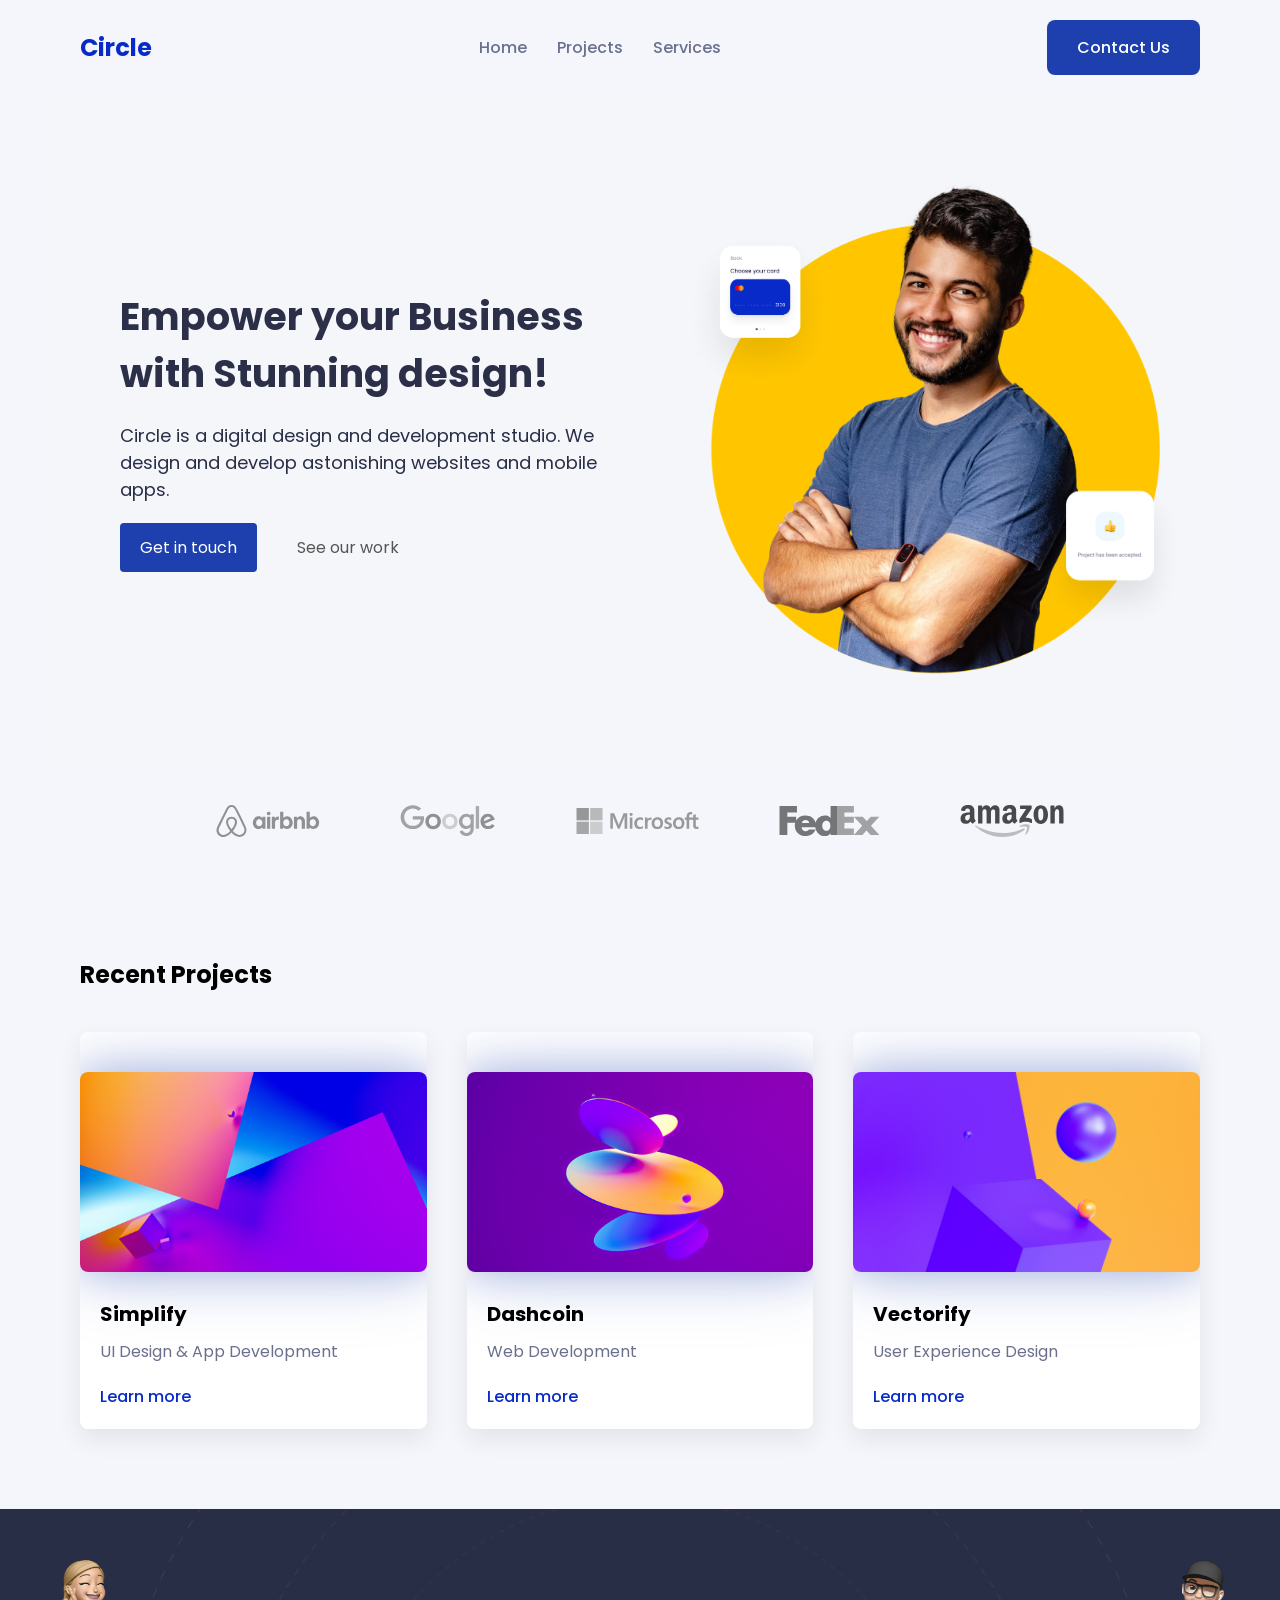
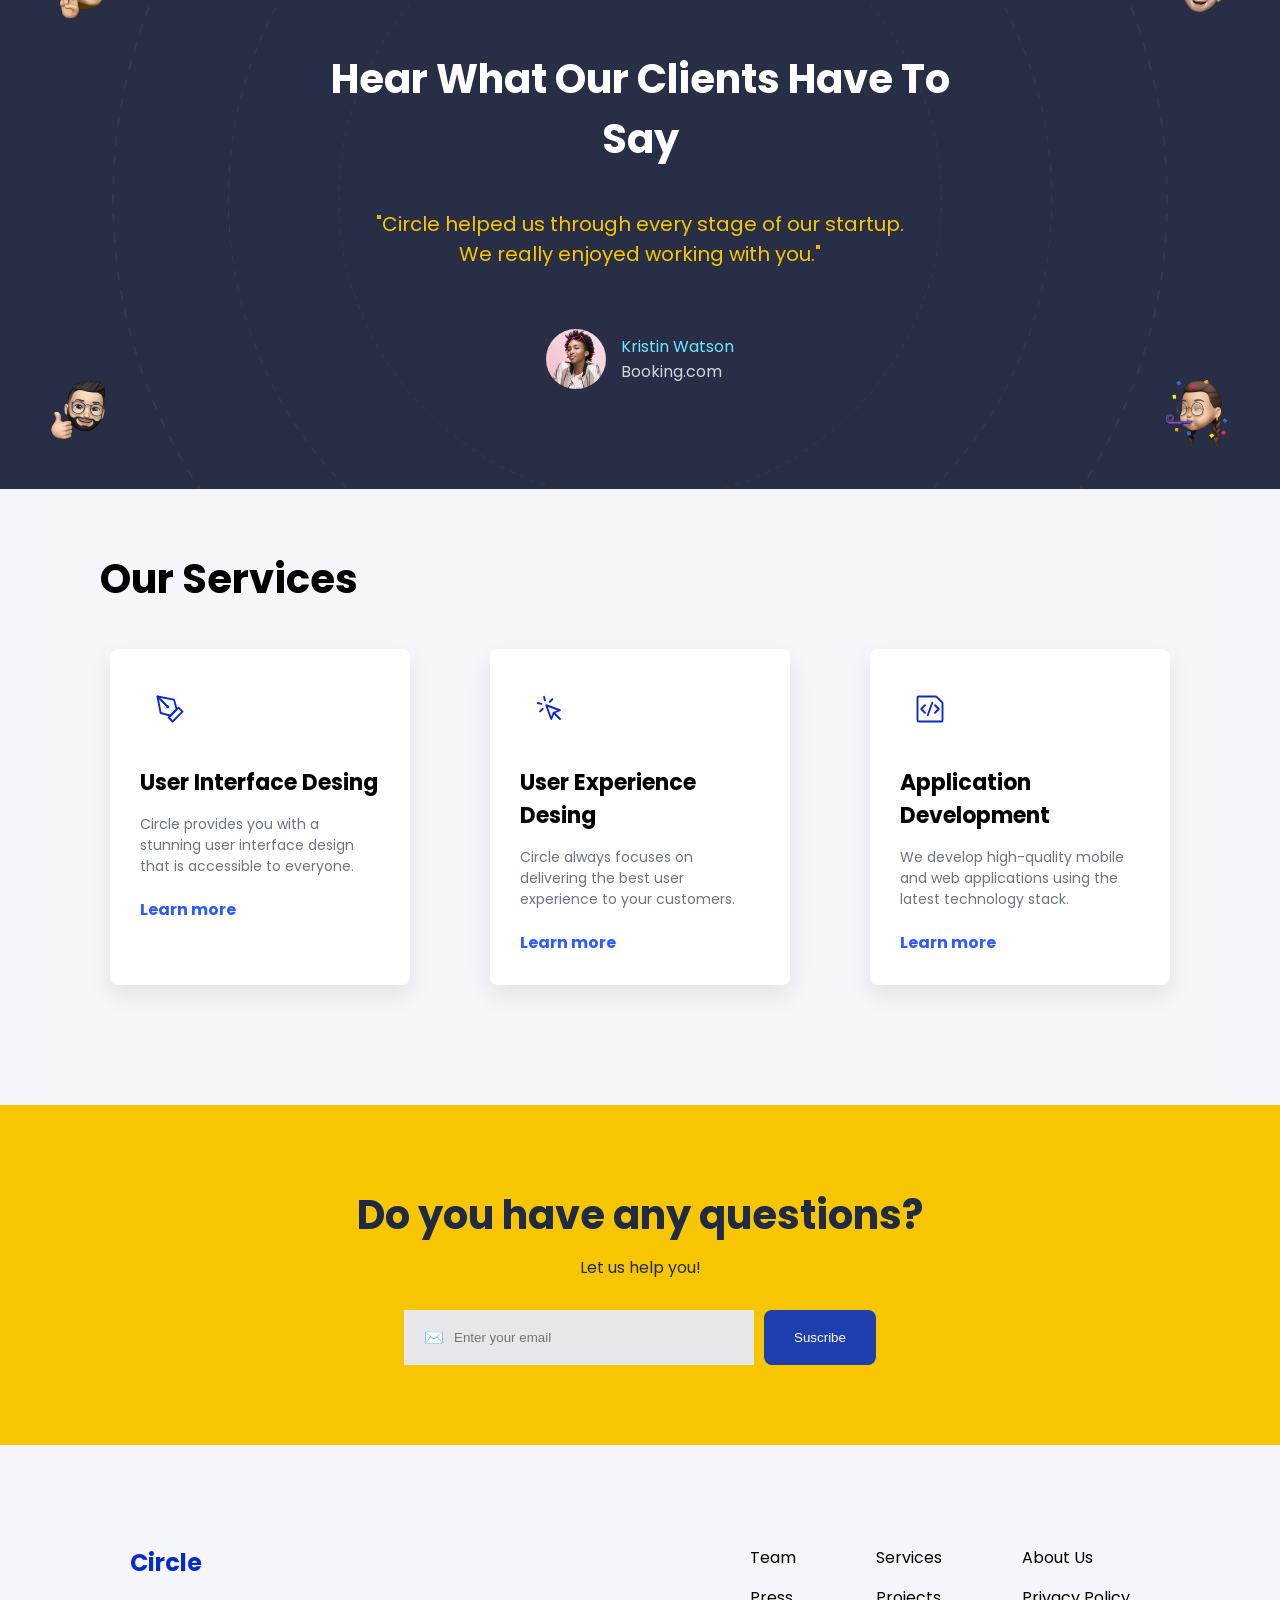
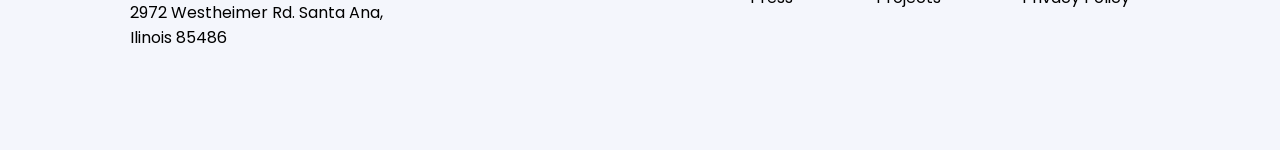
==== commit b296d689: "retoques" ====
--- a/index.html
+++ b/index.html
@@ -12,6 +12,8 @@
         <link rel="preconnect" href="https://fonts.googleapis.com">
         <link rel="preconnect" href="https://fonts.gstatic.com" crossorigin>
         <link href="https://fonts.googleapis.com/css2?family=Poppins:wght@300;400;500;600;700&display=swap" rel="stylesheet">
+
+        <link rel="icon" type="image/png" href="/assets/icons/favicon.ico">
     </head>
 
     <body>
@@ -111,7 +113,7 @@
                     <div class="testimonial-coments"> 
                         <h3 class="tell-us"> Hear What Our Clients Have To Say</h3>
                         <p class="highlight"> "Circle helped us through every stage of our startup.
-                            We really enjoyed working with you."
+                            <br> We really enjoyed working with you."
                         </p>
                     </div>
                     <article class="testimonial-profile">
@@ -187,8 +189,8 @@
                 </div>
             
                 <div class="footer-column"> 
-                    <p> Services </p>
-                    <p> Projects </p>
+                    <p><a href="/index.html#services">Services</a></p>
+                    <p><a href="/projects.html">Projects</a></p>
                 </div>
 
                 <div class="footer-column"> 
--- a/css/style.css
+++ b/css/style.css
@@ -19,6 +19,9 @@
   background-color: #f4f6fc;
 }
 
+html {
+  scroll-behavior: smooth;
+}
 /* Header */
 
 .menu-toggle {
@@ -82,12 +85,13 @@
 .footer {
   display: flex;
   justify-content: space-between;
-  padding: 80px;
+  padding: 100px;
   background-color: #f4f6fc;
 }
 
 .footer-left {
   max-width: 300px;
+  padding-left: 30px;
 }
 
 .footer-left h2 {
@@ -98,6 +102,8 @@
 .footer-right {
   display: flex;
   gap: 80px;
+  
+  padding-right: 50px;
 }
 
 .footer-column {
@@ -114,6 +120,11 @@
 .footer-column p:hover {
   color: #072ac8;
   transform: translateX(5px);
+}
+
+.footer-column a {
+  text-decoration: none;
+  color: inherit;
 }
 
 
@@ -230,6 +241,7 @@
 
   .hero {
     padding: 20px;
+    flex-direction: column;
   }
 
   .hero h1 {
@@ -258,6 +270,9 @@
 
   .Testimonial {
   padding: 60px 20px;
+  min-height: auto;
+  background-size: cover;
+  background-position: center;
   }
   .highlight {
   padding: 0 10px;
@@ -306,6 +321,9 @@
     align-items: center;
   }
 
+  .questions {
+    width: 100%;
+  }
   .newsletter {
     flex-direction: column;
     align-items: center;
@@ -322,6 +340,11 @@
   .footer-right {
     flex-direction: column;
     gap: 20px;
+
+  }
+
+  .footer-column {
+    align-items: center;
   }
 
   .form-row {
--- a/css/index.css
+++ b/css/index.css
@@ -124,6 +124,9 @@
   width: 100%;
   display: flex;
   justify-content: center;
+   min-height: auto;
+  background-size: cover;
+  background-position: center;
 }
 
 .testimonial-container {
@@ -151,16 +154,6 @@
   line-height: 1.5;
 }
 
-.orbit {
-  position: absolute;
-  top: 50%;
-  left: 50%;
-  transform: translate(-50%, -50%);
-  opacity: 0.1;
-  width: 800px;
-  pointer-events: none;
-}
-
 .testimonial-logos img {
   position: absolute;
   width: 80px;
@@ -197,6 +190,7 @@
   width: 60px;
   height: 60px;
   border-radius: 50%;
+  object-fit: cover;
 }
 
 .testimonial-kristin {
@@ -217,7 +211,7 @@
 /*services*/
 
 .services {
-  padding: 60px 80px;
+  padding: 60px;
   background-color: #f5f6fa;
   padding-bottom: 120px;
   margin: 0 auto;
@@ -288,6 +282,10 @@
   background-color: #f7c600;
   text-align: center;
   padding: 80px 20px;
+  display: flex;
+  flex-direction: column;
+  justify-content: center;
+  align-items: center;
 }
 
 .questions h2 {
@@ -336,38 +334,3 @@
   cursor: pointer;
 }
 
-
-
-/*Footer*/
-
-.footer {
-  display: flex;
-  justify-content: space-between;
-  padding: 80px;
-  background-color: #f4f6fc;
-}
-
-.footer-left {
-  max-width: 300px;
-}
-
-.footer-left h2 {
-  color: #072ac8;
-  margin-bottom: 20px;
-}
-
-.footer-right {
-  display: flex;
-  gap: 80px;
-}
-
-.footer-column {
-  display: flex;
-  flex-direction: column;
-  gap: 15px;
-}
-
-.footer-column p {
-  cursor: pointer;
-}
-
--- a/css/projects.css
+++ b/css/projects.css
@@ -68,3 +68,11 @@
   margin-top: 20px;
 }
 
+.projects img{
+  width: 100%; 
+  margin-top: 40px; 
+  border-radius: 8px;
+  box-shadow: 
+    0 0 40px rgba(30, 64, 175, 0.3),
+    0 0 80px rgba(30, 64, 175, 0.2);
+}
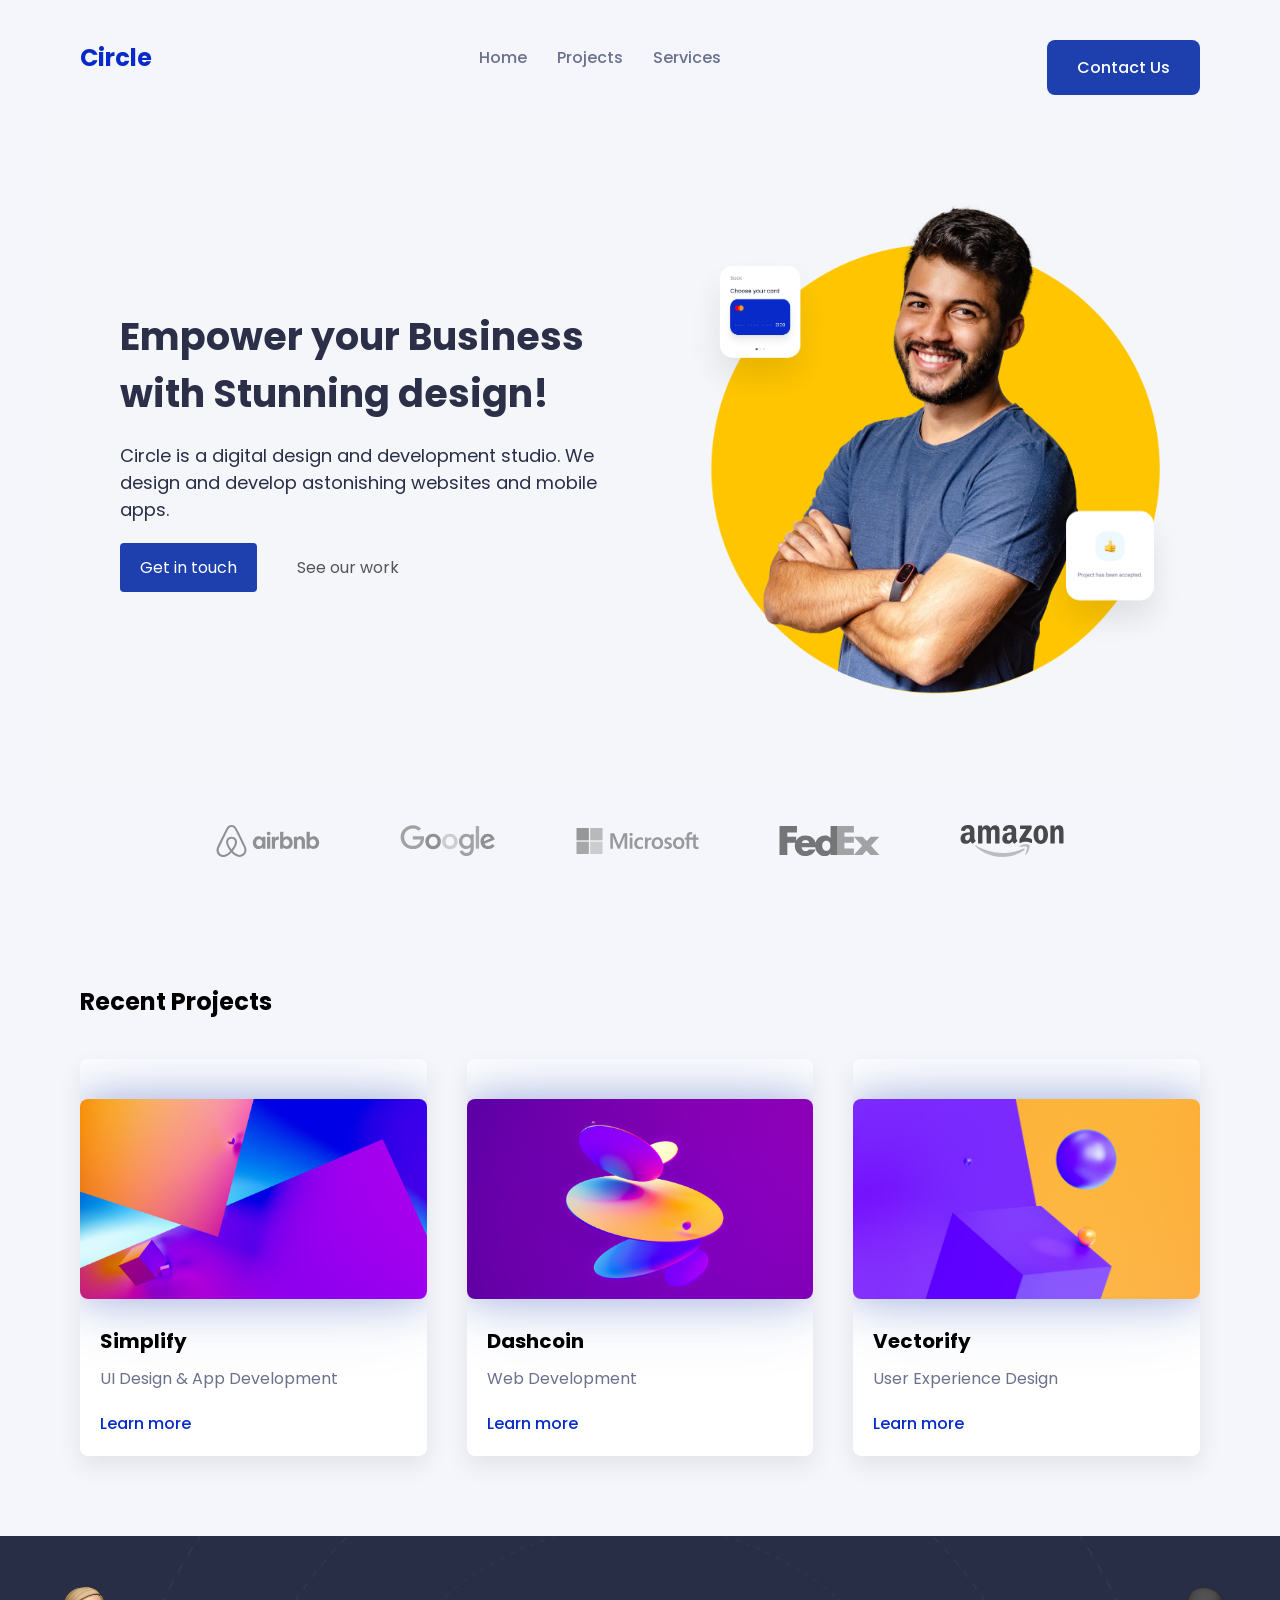
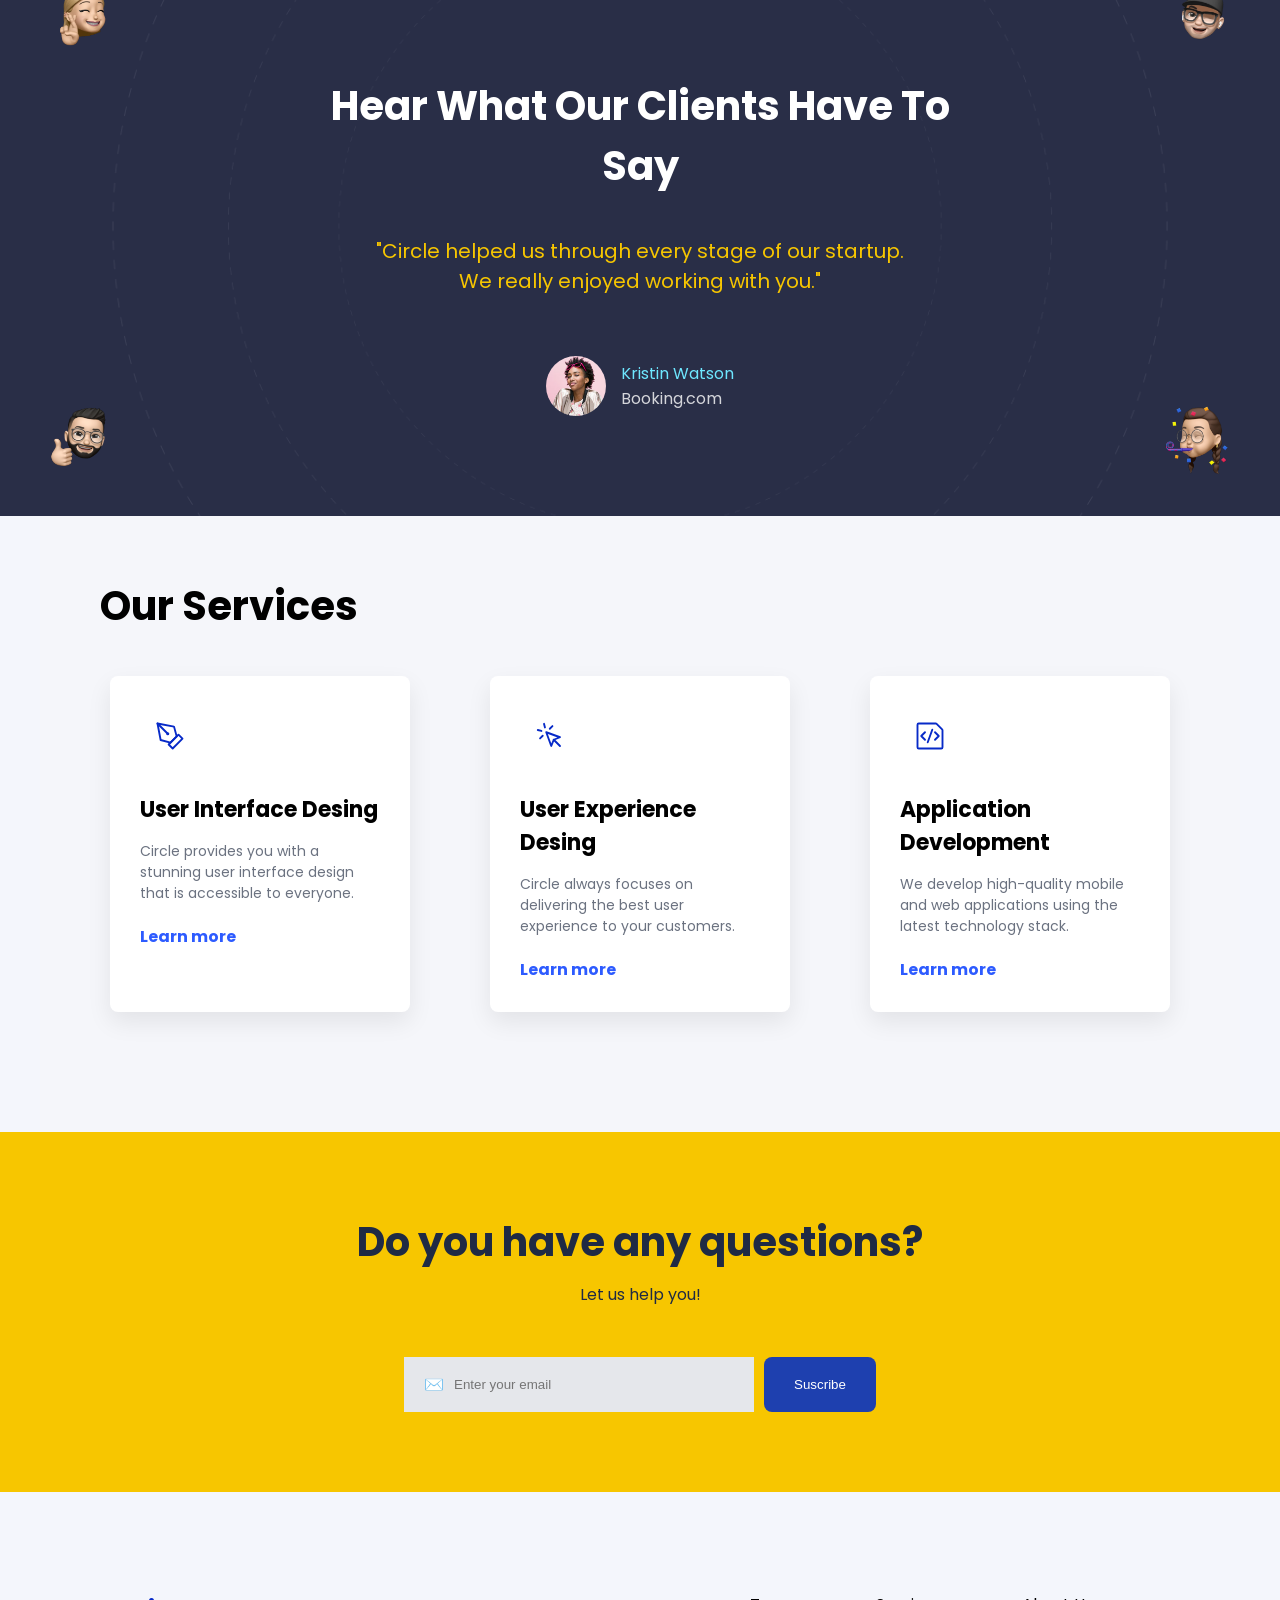
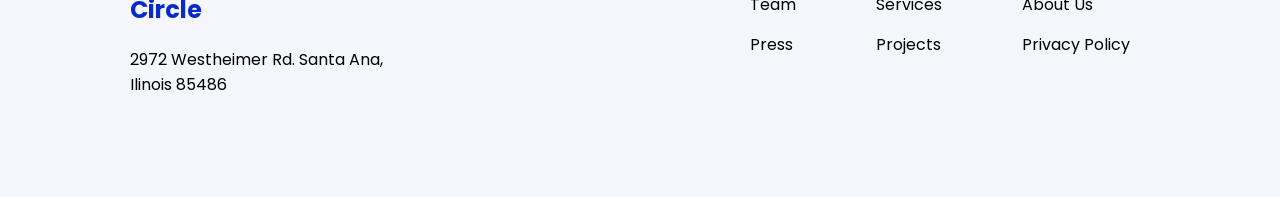
==== commit 6f0dfab1: "Hecho, falta mejorar readme" ====
--- a/index.html
+++ b/index.html
@@ -8,6 +8,7 @@
         <link rel="stylesheet" href="/css/style.css">
         <link rel="stylesheet" href="/css/index.css">
         <link rel="stylesheet" href="/css/projects.css">
+        <link rel="stylesheet" href="/css/scroll.css">
 
         <link rel="preconnect" href="https://fonts.googleapis.com">
         <link rel="preconnect" href="https://fonts.gstatic.com" crossorigin>
@@ -60,11 +61,21 @@
             </section>
 
             <section class="clients">
-                <img src="/assets/clients-logos/airbnb-logo.svg" alt="airbnb">
-                <img src="/assets/clients-logos/google-logo.svg" alt="google">
-                <img src="/assets/clients-logos/microsoft-logo.svg" alt="microsoft">
-                <img src="/assets/clients-logos/fedex-logo.svg" alt="fedex">
-                <img src="/assets/clients-logos/amazon-logo.svg" alt="amazon">   
+                <a href="https://www.airbnb.com" target="_blank">
+                    <img src="/assets/clients-logos/airbnb-logo.svg" alt="airbnb">
+                </a>
+                <a href="https://www.google.com" target="_blank">
+                    <img src="/assets/clients-logos/google-logo.svg" alt="google">
+                </a>
+                <a href="https://www.microsoft.com" target="_blank">
+                    <img src="/assets/clients-logos/microsoft-logo.svg" alt="microsoft">
+                </a>
+                <a href="https://www.fedex.com" target="_blank">
+                    <img src="/assets/clients-logos/fedex-logo.svg" alt="fedex">
+                </a>
+                <a href="https://www.amazon.com" target="_blank">
+                    <img src="/assets/clients-logos/amazon-logo.svg" alt="amazon">
+                </a>
             </section>
 
             <section class="projects">
@@ -202,6 +213,9 @@
 
         <script src="/js/projects.js"></script>
         <script src="/js/index.js"></script>
+        <script src="/js/scroll.js" defer></script>
         
+        <button id="scroll-btn">↑</button>
+
     </body>  
 </html>
--- a/css/style.css
+++ b/css/style.css
@@ -30,6 +30,12 @@
   background: none;
   border: none;
   cursor: pointer;
+  transition: all 0.3s ease;
+}
+
+.menu-toggle:hover {
+  color: #072ac8;
+  transform: scale(1.1);
 }
 
 .nav-menu a {
@@ -173,17 +179,23 @@
   }
 
   .nav-menu {
-    display: none;
-    flex-direction: column;
-    gap: 15px;
-    background: white;
-    position: absolute;
-    top: 70px;
-    left: 0;
-    width: 100%;
-    padding: 20px 0;
-    text-align: center;
-  }
+  display: none;
+  flex-direction: column;
+  align-items: center;
+  gap: 10px;
+
+  background: rgba(255, 255, 255, 0.6);
+  backdrop-filter: blur(10px); 
+
+  position: absolute;
+  top: 70px;
+  left: 0;
+  width: 100%;
+  padding: 20px 0;
+  text-align: center;
+
+  box-shadow: 0 10px 30px rgba(0,0,0,0.1);
+}
 
   .nav-menu a:hover {
   color: #072ac8;
@@ -204,16 +216,10 @@
 
   nav {
     display: flex;
-    flex-direction: row; /* 👈 CAMBIAR */
-    justify-content: space-between; /* 👈 AÑADIR */
+    flex-direction: row; 
+    justify-content: space-between; 
     align-items: center;
     padding: 15px;
-  }
-
-  .nav-menu {
-    flex-direction: column;
-    align-items: center;
-    gap: 10px;
   }
 
   nav ul {
--- a/css/index.css
+++ b/css/index.css
@@ -59,16 +59,26 @@
   padding: 12px 20px;
   border-radius: 4px;
   text-decoration: none;
+  transition: all 0.3s ease;
 }
 
 .btn-secondary {
   color: #555;
   padding: 12px 20px;
   text-decoration: none;
+  transition: all 0.3s ease;
+}
+
+.btn-primary:hover {
+  background: #16349a; 
+  transform: translateY(-2px); 
+  box-shadow: 0 8px 20px rgba(30, 64, 175, 0.3); 
 }
 
 .btn-secondary:hover {
-  text-decoration: underline;
+  color: #1e40af; 
+  transform: translateX(5px);
+  text-decoration: none;
 }
 
 .card-top {
@@ -312,6 +322,7 @@
   background: #e5e7eb;
   padding: 15px 20px;
   width: 350px;
+  margin-top: 20px;
 }
 
 .input-container input {
@@ -332,5 +343,12 @@
   border: none;
   padding: 15px 30px;
   cursor: pointer;
-}
-
+  margin-top: 20px;
+}
+
+.btn-contact:hover {
+  background: #16349a; 
+  transform: translateY(-2px); 
+  box-shadow: 0 8px 20px rgba(30, 64, 175, 0.3); 
+}
+
--- a/css/scroll.css
+++ b/css/scroll.css
@@ -0,0 +1,70 @@
+/*#scroll-btn {
+  position: fixed;
+  bottom: 30px;
+  right: 30px;
+
+  width: 50px;
+  height: 50px;
+  border-radius: 50%;
+  border: none;
+
+  background-color: rgba(120, 120, 120, 0.35); 
+  backdrop-filter: blur(6px);
+  
+  color: white;
+  font-size: 20px;
+  cursor: pointer;
+
+  opacity: 0;
+  transition: all 0.3s ease;
+
+  z-index: 9999;
+}
+
+#scroll-btn.show {
+  opacity: 1;
+}
+
+#scroll-btn:hover {
+  background-color: rgba(41, 46, 71, 0.9); /* mayor visibilidad*/
+  /*transform: translateY(-3px);
+} */
+
+/* Global Styles */
+#scroll-btn {
+  position: fixed;
+  bottom: 30px;
+  right: 30px;
+
+  width: 55px;
+  height: 55px;
+  border-radius: 50%;
+  border: none;
+
+  background: rgba(255, 255, 255, 0.25); /* 👈 blanco translúcido */
+  backdrop-filter: blur(10px); /* 👈 glass effect */
+
+  color: #072ac8; /* 👈 azul de tu marca */
+  font-size: 22px;
+  font-weight: bold;
+
+  cursor: pointer;
+
+  opacity: 0;
+  transition: all 0.3s ease;
+
+  z-index: 9999;
+  box-shadow: 0 8px 20px rgba(0, 0, 0, 0.15);
+
+  pointer-events: none;
+}
+
+#scroll-btn.show {
+  opacity: 1;
+  pointer-events: auto;
+}
+
+#scroll-btn:hover {
+  background: rgba(255, 255, 255, 0.5); /* más sólido */
+  transform: translateY(-4px) scale(1.05);
+}
